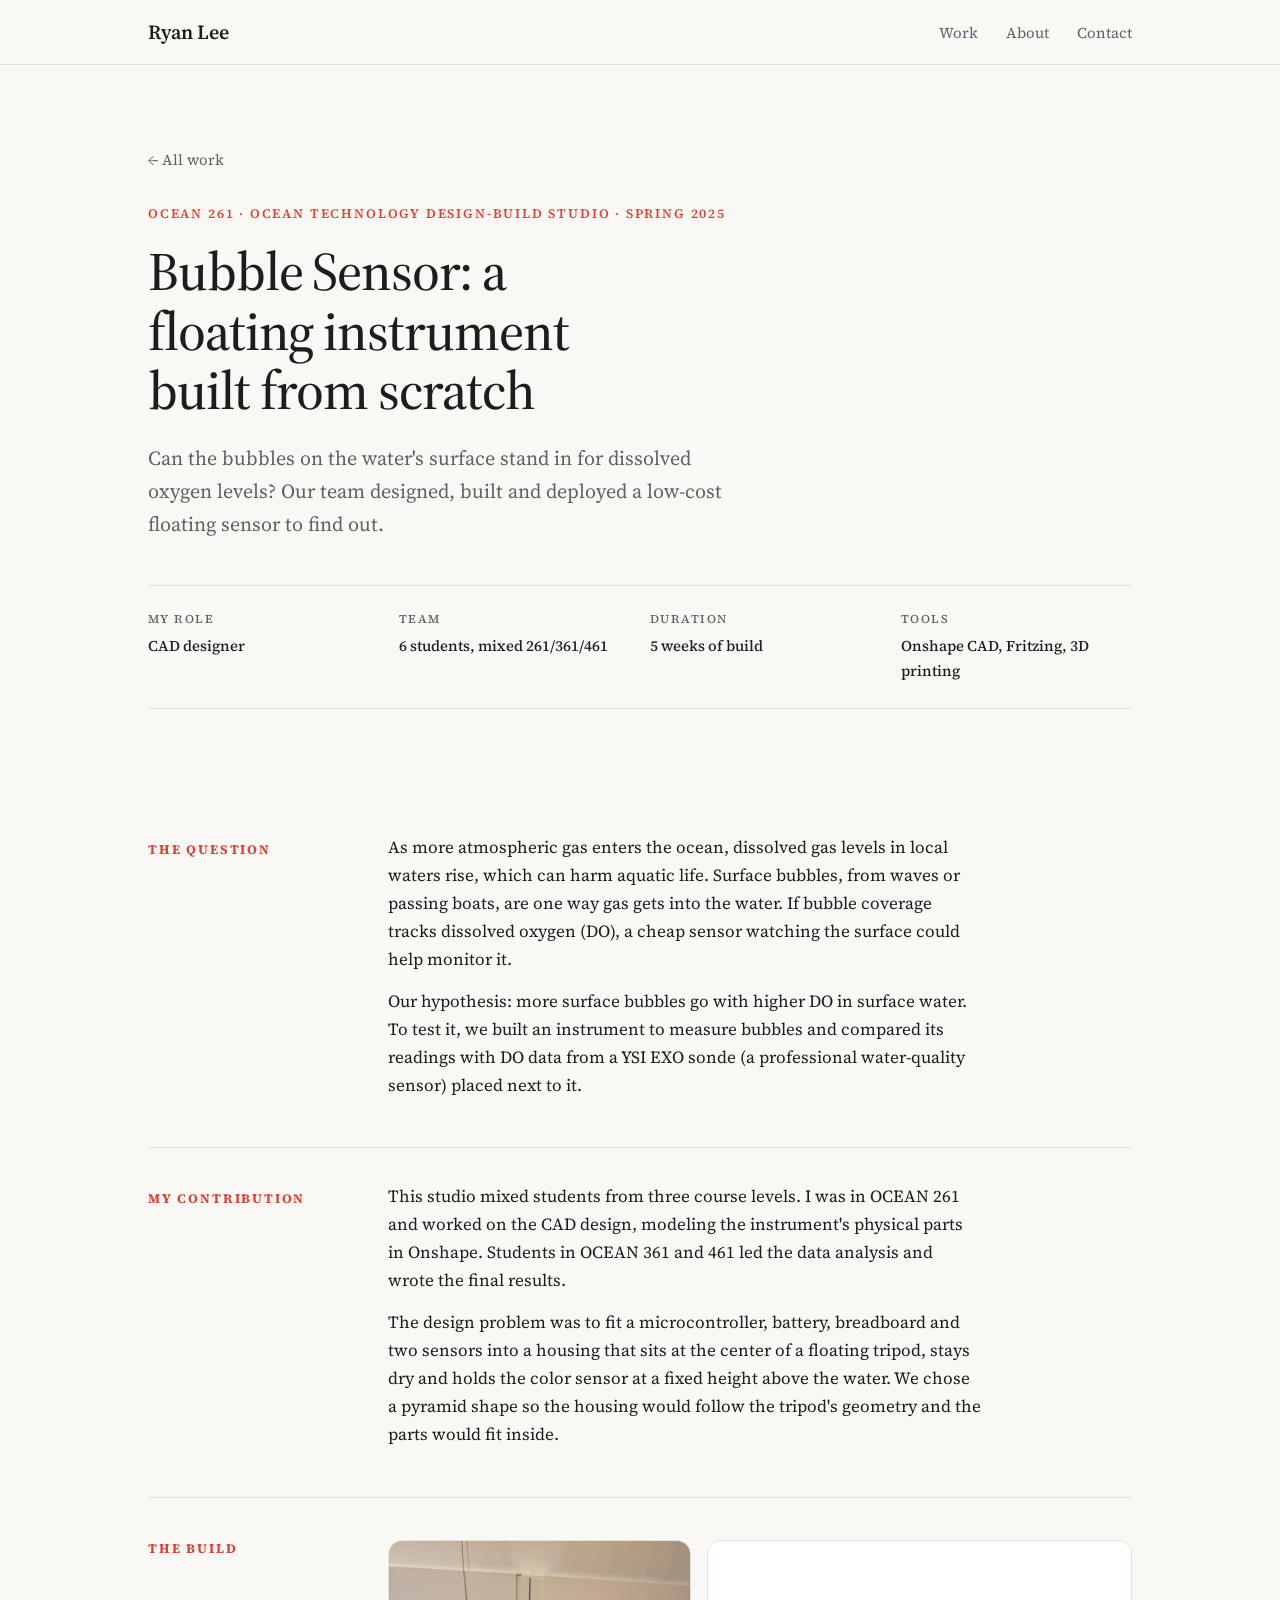
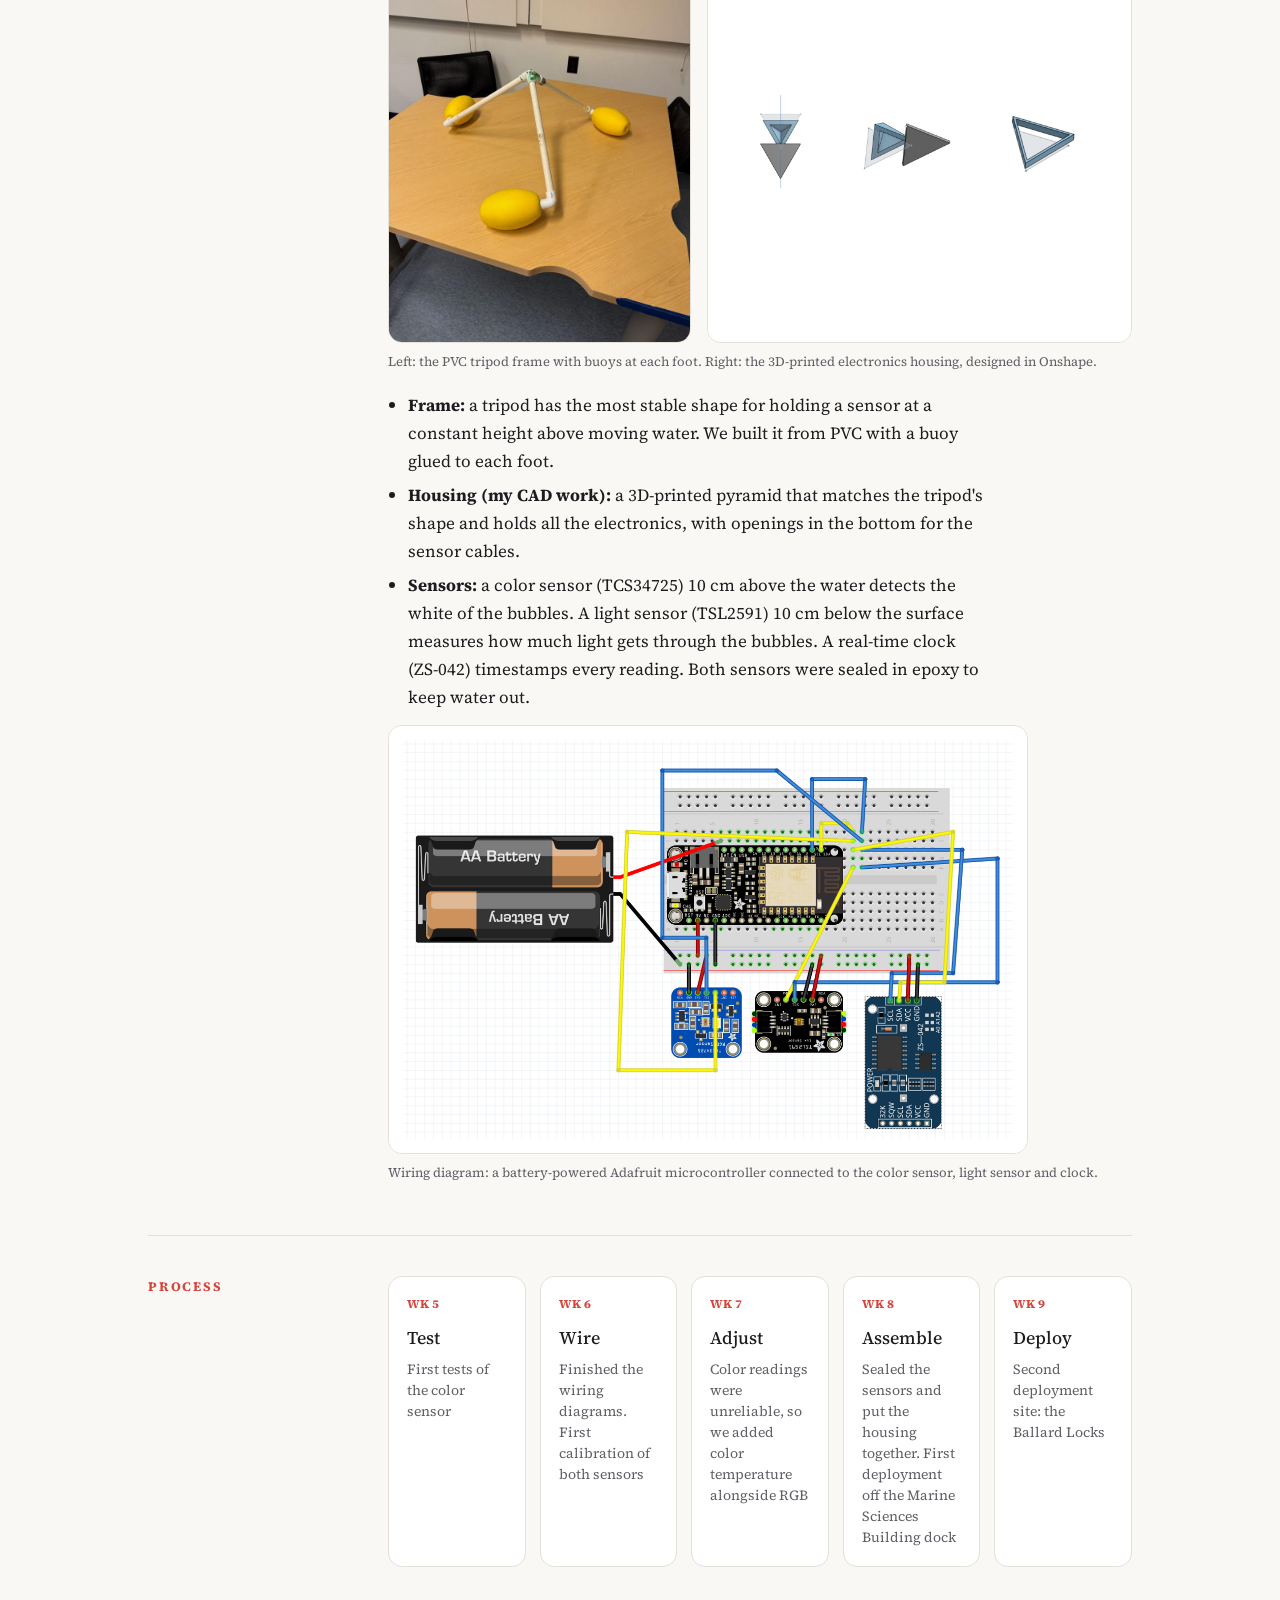
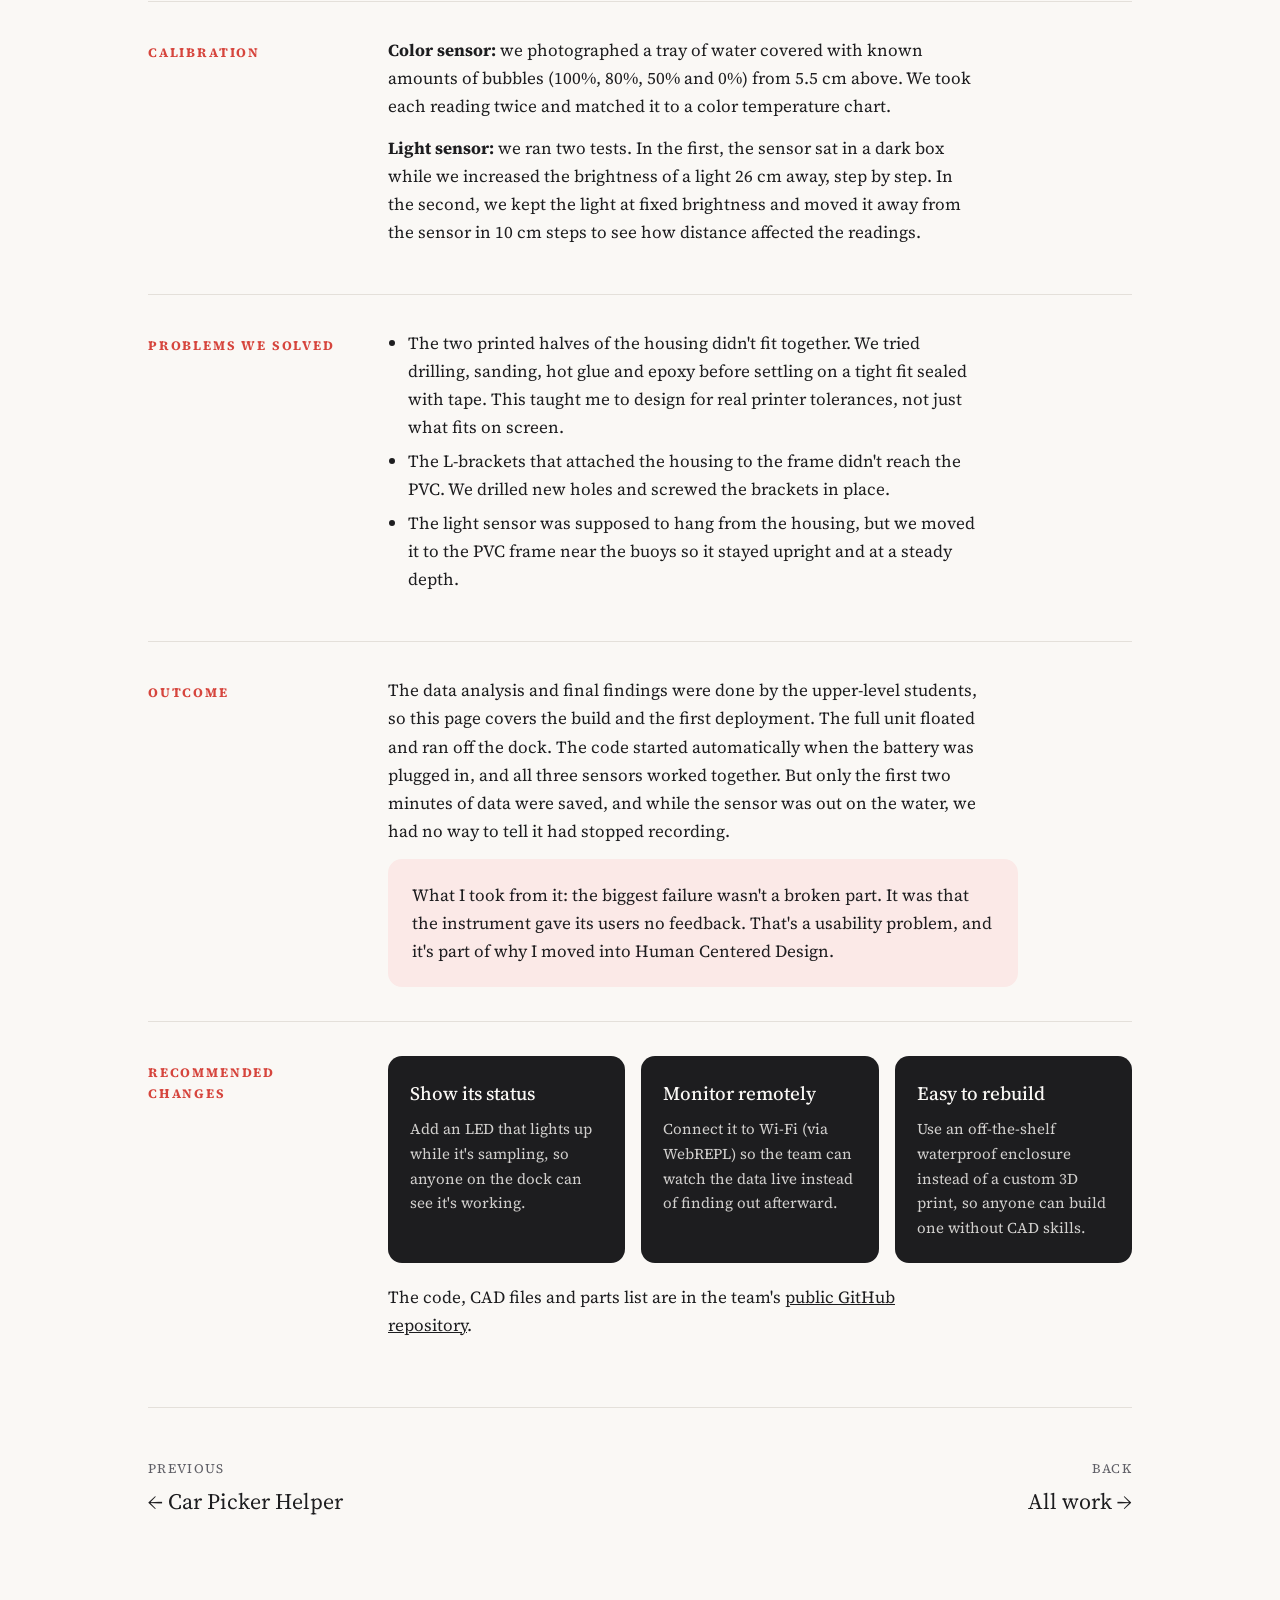
==== bubble-sensor.html @ 3fc68d14 "Revert to light theme, keep Source Serif 4" ====
<!DOCTYPE html>
<html lang="en">
<head>
<meta charset="utf-8">
<meta name="viewport" content="width=device-width,initial-scale=1">
<title>Bubble Sensor — Ryan Lee</title>
<link rel="preconnect" href="https://fonts.googleapis.com"><link rel="preconnect" href="https://fonts.gstatic.com" crossorigin>
<link href="https://fonts.googleapis.com/css2?family=Source+Serif+4:ital,opsz,wght@0,8..60,400;0,8..60,500;0,8..60,600;1,8..60,400&display=swap" rel="stylesheet">
<link rel="stylesheet" href="style.css?v=6">
<style>
  .figs{display:grid;grid-template-columns:1fr 1.4fr;gap:16px;margin:8px 0 6px}
  .fig{background:var(--card);border:1px solid var(--line);border-radius:14px;overflow:hidden}
  .fig img{width:100%;height:100%;object-fit:cover}
  .fig.contain img{object-fit:contain;padding:14px;background:#fff}
  figcaption{font-size:13px;color:var(--muted);margin:8px 0 18px}
  @media (max-width:820px){.figs{grid-template-columns:1fr}}
</style>
</head>
<body>
<header class="nav"><div class="wrap">
  <a class="logo" href="index.html">Ryan Lee</a>
  <nav><a href="index.html#work">Work</a><a href="index.html#about">About</a><a href="index.html#contact">Contact</a></nav>
</div></header>

<main class="wrap">
  <div class="cs-hero">
    <a class="back" href="index.html#work">← All work</a>
    <p class="eyebrow">OCEAN 261 · Ocean Technology Design-Build Studio · Spring 2025</p>
    <h1>Bubble Sensor: a floating instrument built from scratch</h1>
    <p class="q">Can the bubbles on the water's surface stand in for dissolved oxygen levels? Our team designed, built and deployed a low-cost floating sensor to find out.</p>
    <div class="meta">
      <div><span>My role</span>CAD designer</div>
      <div><span>Team</span>6 students, mixed 261/361/461</div>
      <div><span>Duration</span>5 weeks of build</div>
      <div><span>Tools</span>Onshape CAD, Fritzing, 3D printing</div>
    </div>
  </div>

  <div class="cs">
    <div class="cs-grid">
      <h2>The question</h2>
      <div>
        <p>As more atmospheric gas enters the ocean, dissolved gas levels in local waters rise, which can harm aquatic life. Surface bubbles, from waves or passing boats, are one way gas gets into the water. If bubble coverage tracks dissolved oxygen (DO), a cheap sensor watching the surface could help monitor it.</p>
        <p>Our hypothesis: more surface bubbles go with higher DO in surface water. To test it, we built an instrument to measure bubbles and compared its readings with DO data from a YSI EXO sonde (a professional water-quality sensor) placed next to it.</p>
      </div>
    </div>

    <div class="cs-grid">
      <h2>My contribution</h2>
      <div>
        <p>This studio mixed students from three course levels. I was in OCEAN 261 and worked on the CAD design, modeling the instrument's physical parts in Onshape. Students in OCEAN 361 and 461 led the data analysis and wrote the final results.</p>
        <p>The design problem was to fit a microcontroller, battery, breadboard and two sensors into a housing that sits at the center of a floating tripod, stays dry and holds the color sensor at a fixed height above the water. We chose a pyramid shape so the housing would follow the tripod's geometry and the parts would fit inside.</p>
      </div>
    </div>

    <div class="cs-grid">
      <h2>The build</h2>
      <div>
        <div class="figs">
          <div class="fig"><img src="images/bubble-tripod.jpg" alt="PVC tripod frame with yellow buoys at each foot, resting on a table"></div>
          <div class="fig contain"><img src="images/bubble-cad.png" alt="Three CAD views of the triangular pyramid electronics housing"></div>
        </div>
        <figcaption>Left: the PVC tripod frame with buoys at each foot. Right: the 3D-printed electronics housing, designed in Onshape.</figcaption>
        <ul>
          <li><b>Frame:</b> a tripod has the most stable shape for holding a sensor at a constant height above moving water. We built it from PVC with a buoy glued to each foot.</li>
          <li><b>Housing (my CAD work):</b> a 3D-printed pyramid that matches the tripod's shape and holds all the electronics, with openings in the bottom for the sensor cables.</li>
          <li><b>Sensors:</b> a color sensor (TCS34725) 10 cm above the water detects the white of the bubbles. A light sensor (TSL2591) 10 cm below the surface measures how much light gets through the bubbles. A real-time clock (ZS-042) timestamps every reading. Both sensors were sealed in epoxy to keep water out.</li>
        </ul>
        <div class="fig contain" style="max-width:640px;margin-top:10px"><img src="images/bubble-wiring.png" alt="Fritzing wiring diagram: battery pack, microcontroller, color sensor, light sensor and clock on a breadboard"></div>
        <figcaption>Wiring diagram: a battery-powered Adafruit microcontroller connected to the color sensor, light sensor and clock.</figcaption>
      </div>
    </div>

    <div class="cs-grid">
      <h2>Process</h2>
      <div>
        <div class="process" style="grid-template-columns:repeat(5,1fr)">
          <div class="step"><span class="n">WK 5</span><b>Test</b><small>First tests of the color sensor</small></div>
          <div class="step"><span class="n">WK 6</span><b>Wire</b><small>Finished the wiring diagrams. First calibration of both sensors</small></div>
          <div class="step"><span class="n">WK 7</span><b>Adjust</b><small>Color readings were unreliable, so we added color temperature alongside RGB</small></div>
          <div class="step"><span class="n">WK 8</span><b>Assemble</b><small>Sealed the sensors and put the housing together. First deployment off the Marine Sciences Building dock</small></div>
          <div class="step"><span class="n">WK 9</span><b>Deploy</b><small>Second deployment site: the Ballard Locks</small></div>
        </div>
      </div>
    </div>

    <div class="cs-grid">
      <h2>Calibration</h2>
      <div>
        <p><b>Color sensor:</b> we photographed a tray of water covered with known amounts of bubbles (100%, 80%, 50% and 0%) from 5.5 cm above. We took each reading twice and matched it to a color temperature chart.</p>
        <p><b>Light sensor:</b> we ran two tests. In the first, the sensor sat in a dark box while we increased the brightness of a light 26 cm away, step by step. In the second, we kept the light at fixed brightness and moved it away from the sensor in 10 cm steps to see how distance affected the readings.</p>
      </div>
    </div>

    <div class="cs-grid">
      <h2>Problems we solved</h2>
      <div>
        <ul>
          <li>The two printed halves of the housing didn't fit together. We tried drilling, sanding, hot glue and epoxy before settling on a tight fit sealed with tape. This taught me to design for real printer tolerances, not just what fits on screen.</li>
          <li>The L-brackets that attached the housing to the frame didn't reach the PVC. We drilled new holes and screwed the brackets in place.</li>
          <li>The light sensor was supposed to hang from the housing, but we moved it to the PVC frame near the buoys so it stayed upright and at a steady depth.</li>
        </ul>
      </div>
    </div>

    <div class="cs-grid">
      <h2>Outcome</h2>
      <div>
        <p>The data analysis and final findings were done by the upper-level students, so this page covers the build and the first deployment. The full unit floated and ran off the dock. The code started automatically when the battery was plugged in, and all three sensors worked together. But only the first two minutes of data were saved, and while the sensor was out on the water, we had no way to tell it had stopped recording.</p>
        <div class="callout">
          <p>What I took from it: the biggest failure wasn't a broken part. It was that the instrument gave its users no feedback. That's a usability problem, and it's part of why I moved into Human Centered Design.</p>
        </div>
      </div>
    </div>

    <div class="cs-grid">
      <h2>Recommended changes</h2>
      <div>
        <div class="recs">
          <div class="rec"><b>Show its status</b><p>Add an LED that lights up while it's sampling, so anyone on the dock can see it's working.</p></div>
          <div class="rec"><b>Monitor remotely</b><p>Connect it to Wi-Fi (via WebREPL) so the team can watch the data live instead of finding out afterward.</p></div>
          <div class="rec"><b>Easy to rebuild</b><p>Use an off-the-shelf waterproof enclosure instead of a custom 3D print, so anyone can build one without CAD skills.</p></div>
        </div>
        <p style="margin-top:20px">The code, CAD files and parts list are in the team's <a href="https://github.com/mhavely/ocean-n61-bubble-sensor">public GitHub repository</a>.</p>
      </div>
    </div>
  </div>

  <div class="next">
    <a href="car-picker.html"><span>Previous</span>← Car Picker Helper</a>
    <a href="index.html#work" style="text-align:right"><span>Back</span>All work →</a>
  </div>
</main>
</body>
</html>
---- style.css ----
:root{
  --bg:#faf8f5; --ink:#1d1d1f; --muted:#5f5f66; --line:#e4e0da;
  --accent:#d6453d; --accent-soft:#fbe9e7; --card:#ffffff; --raise:#f6f3ee;
  --serif:"Source Serif 4","Times New Roman",serif; --sans:"Source Serif 4","Times New Roman",serif;
  --max:1040px;
}
*{box-sizing:border-box;margin:0;padding:0}
html{color-scheme:light}
html{scroll-behavior:smooth}
body{background:var(--bg);color:var(--ink);font:17px/1.65 var(--sans);-webkit-font-smoothing:antialiased}
a{color:inherit}
img{max-width:100%;display:block}
.wrap{max-width:var(--max);margin:0 auto;padding:0 28px}

/* nav */
header.nav{position:sticky;top:0;z-index:10;background:rgba(250,248,245,.88);backdrop-filter:blur(8px);border-bottom:1px solid var(--line)}
header.nav .wrap{display:flex;justify-content:space-between;align-items:center;height:64px}
.logo{font-family:var(--serif);font-weight:600;font-size:20px;text-decoration:none}
.logo span{color:var(--accent)}
nav a{margin-left:28px;text-decoration:none;font-size:15px;color:var(--muted)}
nav a:hover{color:var(--ink)}

/* hero */
.hero{padding:110px 0 80px}
.eyebrow{font-size:13px;letter-spacing:.14em;text-transform:uppercase;color:var(--accent);font-weight:600;margin-bottom:18px}
.hero h1{font-family:var(--serif);font-weight:500;font-size:clamp(30px,4vw,44px);line-height:1.08;letter-spacing:-.02em;max-width:16ch}
.hero h1 em{font-style:normal;color:var(--accent)}
.hero p.lede{margin-top:26px;font-size:20px;color:var(--muted);max-width:56ch}
.cta{display:flex;gap:14px;margin-top:34px;flex-wrap:wrap}
.btn{display:inline-block;padding:12px 22px;border-radius:999px;text-decoration:none;font-weight:600;font-size:15px;border:1.5px solid var(--ink)}
.btn.primary{background:var(--ink);color:var(--bg)}
.btn:hover{transform:translateY(-1px)}

/* sections */
section{padding:70px 0;border-top:1px solid var(--line)}
h2.section{font-family:var(--serif);font-weight:500;font-size:34px;letter-spacing:-.01em;margin-bottom:10px}
.section-sub{color:var(--muted);margin-bottom:40px;max-width:60ch}

/* work cards */
.cards{display:grid;gap:26px}
.card{display:grid;grid-template-columns:1.05fr 1fr;background:var(--card);border:1px solid var(--line);border-radius:18px;overflow:hidden;text-decoration:none;transition:transform .2s,box-shadow .2s}
.card:hover{transform:translateY(-3px);box-shadow:0 18px 40px -22px rgba(0,0,0,.25)}
.card .art{min-height:280px;display:flex;align-items:flex-end;padding:28px;position:relative}
.card .art .big{font-family:var(--serif);font-size:44px;line-height:1;color:#fff;font-weight:500;max-width:9ch}
.card .body{padding:34px 36px;display:flex;flex-direction:column}
.tags{display:flex;flex-wrap:wrap;gap:8px;margin-bottom:16px}
.tag{font-size:12px;font-weight:600;padding:4px 10px;border-radius:999px;background:var(--accent-soft);color:#9b2a23}
.card h3{font-family:var(--serif);font-weight:500;font-size:26px;line-height:1.2;margin-bottom:12px}
.card p{color:var(--muted);font-size:16px}
.card .more{margin-top:auto;padding-top:20px;font-weight:600;font-size:15px}
.card .more::after{content:" →"}
.a1{background:linear-gradient(135deg,#2b4c7e,#5b7fb5)}
.a2{background:linear-gradient(135deg,#3d2c5c,#7b5aa6)}
.a3{background:linear-gradient(135deg,#1f5c4a,#4a9a7c)}
.a4{background:linear-gradient(135deg,#0f4c5c,#2f8fa3)}

/* about */
.about{display:grid;grid-template-columns:1.3fr 1fr;gap:56px}
.about p{margin-bottom:16px}
.side{display:flex;justify-content:center;align-self:center}
.fact-row{display:grid;grid-template-columns:repeat(3,1fr);gap:22px;margin-top:70px}
.headshot{width:100%;max-width:300px;height:auto;border-radius:16px;border:1px solid var(--line)}
.facts{background:var(--card);border:1px solid var(--line);border-radius:16px;padding:26px 28px}
.facts h4{font-size:13px;letter-spacing:.12em;text-transform:uppercase;color:var(--muted);margin:18px 0 8px}
.facts h4:first-child{margin-top:0}
.facts ul{list-style:disc;padding-left:20px}
.facts li{padding:3px 0;font-size:15px}

/* skills */
.skills{display:grid;grid-template-columns:repeat(3,1fr);gap:22px}
.skill{background:var(--card);border:1px solid var(--line);border-radius:16px;padding:24px}
.skill h4{font-family:var(--serif);font-weight:500;font-size:20px;margin-bottom:8px}
.skill p{font-size:15px;color:var(--muted)}

/* footer */
footer{padding:70px 0 90px;border-top:1px solid var(--line)}
footer h2{font-family:var(--serif);font-weight:500;font-size:40px;margin-bottom:14px}
footer a.mail{font-size:20px;color:var(--accent);font-weight:600}
footer .small{margin-top:40px;font-size:13px;color:var(--muted)}

/* case study pages */
.cs-hero{padding:80px 0 50px}
.back{display:inline-block;margin-bottom:30px;text-decoration:none;color:var(--muted);font-size:15px}
.back:hover{color:var(--ink)}
.cs-hero h1{font-family:var(--serif);font-weight:500;font-size:clamp(34px,4.8vw,54px);line-height:1.1;letter-spacing:-.02em;max-width:20ch}
.cs-hero .q{margin-top:22px;font-size:20px;color:var(--muted);max-width:60ch}
.meta{display:grid;grid-template-columns:repeat(4,1fr);gap:20px;margin-top:44px;padding:24px 0;border-top:1px solid var(--line);border-bottom:1px solid var(--line)}
.meta div span{display:block;font-size:12px;letter-spacing:.12em;text-transform:uppercase;color:var(--muted);margin-bottom:4px}
.meta div{font-size:15px;font-weight:500}
.cs{padding:40px 0 20px}
.cs-grid{display:grid;grid-template-columns:200px 1fr;gap:40px;padding:34px 0;border-top:1px solid var(--line)}
.cs-grid:first-child{border-top:none}
.cs-grid h2{font-size:13px;letter-spacing:.14em;text-transform:uppercase;color:var(--accent);font-weight:700;padding-top:6px}
.cs-grid p{margin-bottom:14px;max-width:66ch}
.cs-grid ul{margin:0 0 14px 20px;max-width:64ch}
.cs-grid li{margin-bottom:6px}
.process{display:grid;grid-template-columns:repeat(4,1fr);gap:14px;margin-top:6px}
.step{background:var(--card);border:1px solid var(--line);border-radius:14px;padding:18px}
.step b{display:block;font-family:var(--serif);font-weight:500;font-size:18px;margin-bottom:6px}
.step small{color:var(--muted);font-size:14px;line-height:1.5;display:block}
.step .n{font-size:12px;font-weight:700;color:var(--accent);margin-bottom:8px;display:block}
.finding{background:var(--card);border:1px solid var(--line);border-left:4px solid var(--accent);border-radius:12px;padding:22px 24px;margin-bottom:16px;max-width:70ch}
.finding h3{font-family:var(--serif);font-weight:500;font-size:21px;margin-bottom:8px}
.finding p{margin-bottom:8px;font-size:16px}
.finding blockquote{font-style:italic;color:var(--muted);font-size:15px;border-left:2px solid var(--line);padding-left:12px;margin-top:10px}
.recs{display:grid;grid-template-columns:repeat(3,1fr);gap:16px}
.rec{background:var(--ink);color:var(--bg);border-radius:14px;padding:22px}
.rec b{display:block;font-family:var(--serif);font-weight:500;font-size:19px;margin-bottom:8px}
.rec p{font-size:15px;opacity:.82;margin:0}
.callout{background:var(--accent-soft);border-radius:14px;padding:22px 24px;max-width:70ch}
.callout p:last-child{margin-bottom:0}
.formula{font-family:ui-monospace,Menlo,monospace;font-size:14px;background:var(--card);border:1px solid var(--line);border-radius:10px;padding:16px 18px;margin:8px 0 16px;max-width:66ch;white-space:pre-wrap}
.next{display:flex;justify-content:space-between;gap:20px;padding:50px 0 90px;border-top:1px solid var(--line)}
.next a{text-decoration:none;font-family:var(--serif);font-size:22px}
.next a span{display:block;font-family:var(--sans);font-size:13px;color:var(--muted);letter-spacing:.1em;text-transform:uppercase;margin-bottom:4px}

@media (max-width:820px){
  nav a{margin-left:16px}
  .card{grid-template-columns:1fr}
  .card .art{min-height:180px}
  .about,.skills,.fact-row{grid-template-columns:1fr}
  .meta{grid-template-columns:1fr 1fr}
  .cs-grid{grid-template-columns:1fr;gap:10px}
  .process,.recs{grid-template-columns:1fr 1fr}
}
@media (max-width:520px){.process,.recs{grid-template-columns:1fr}nav a:not(:last-child){display:none}}
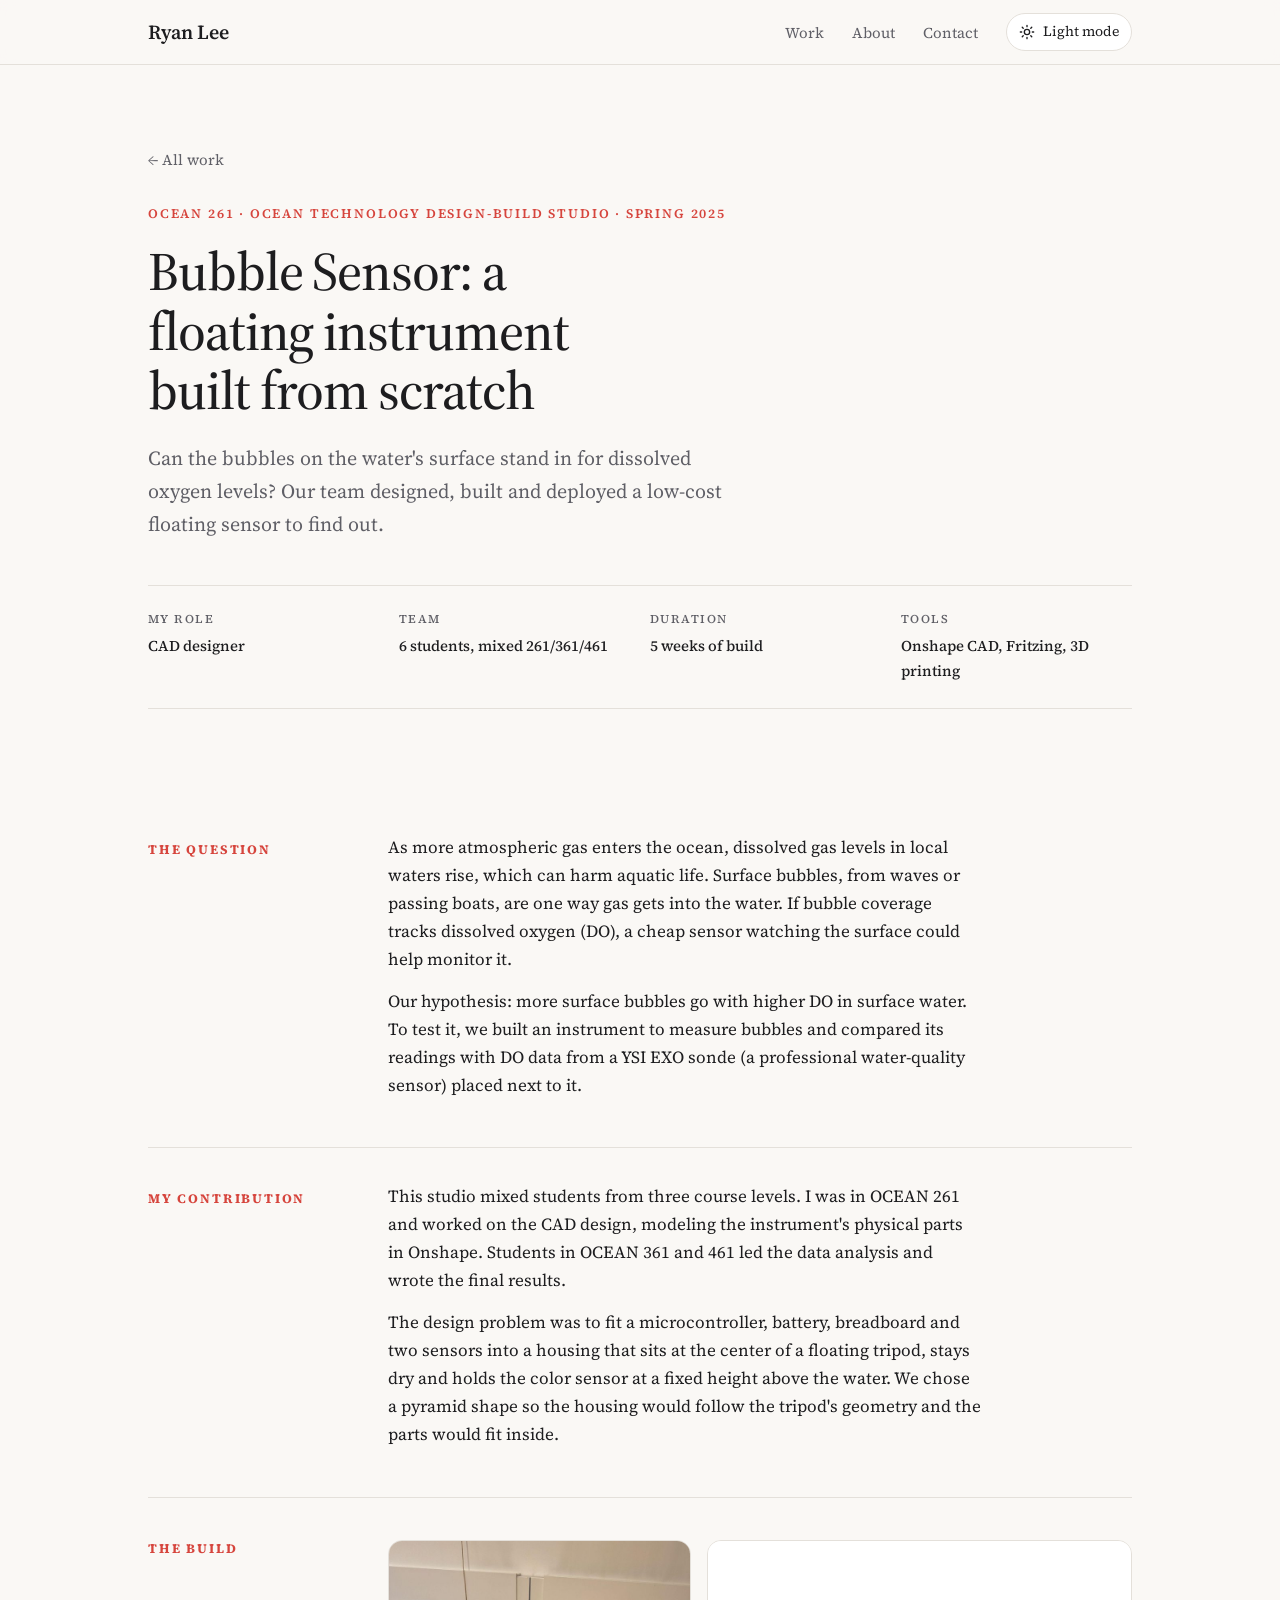
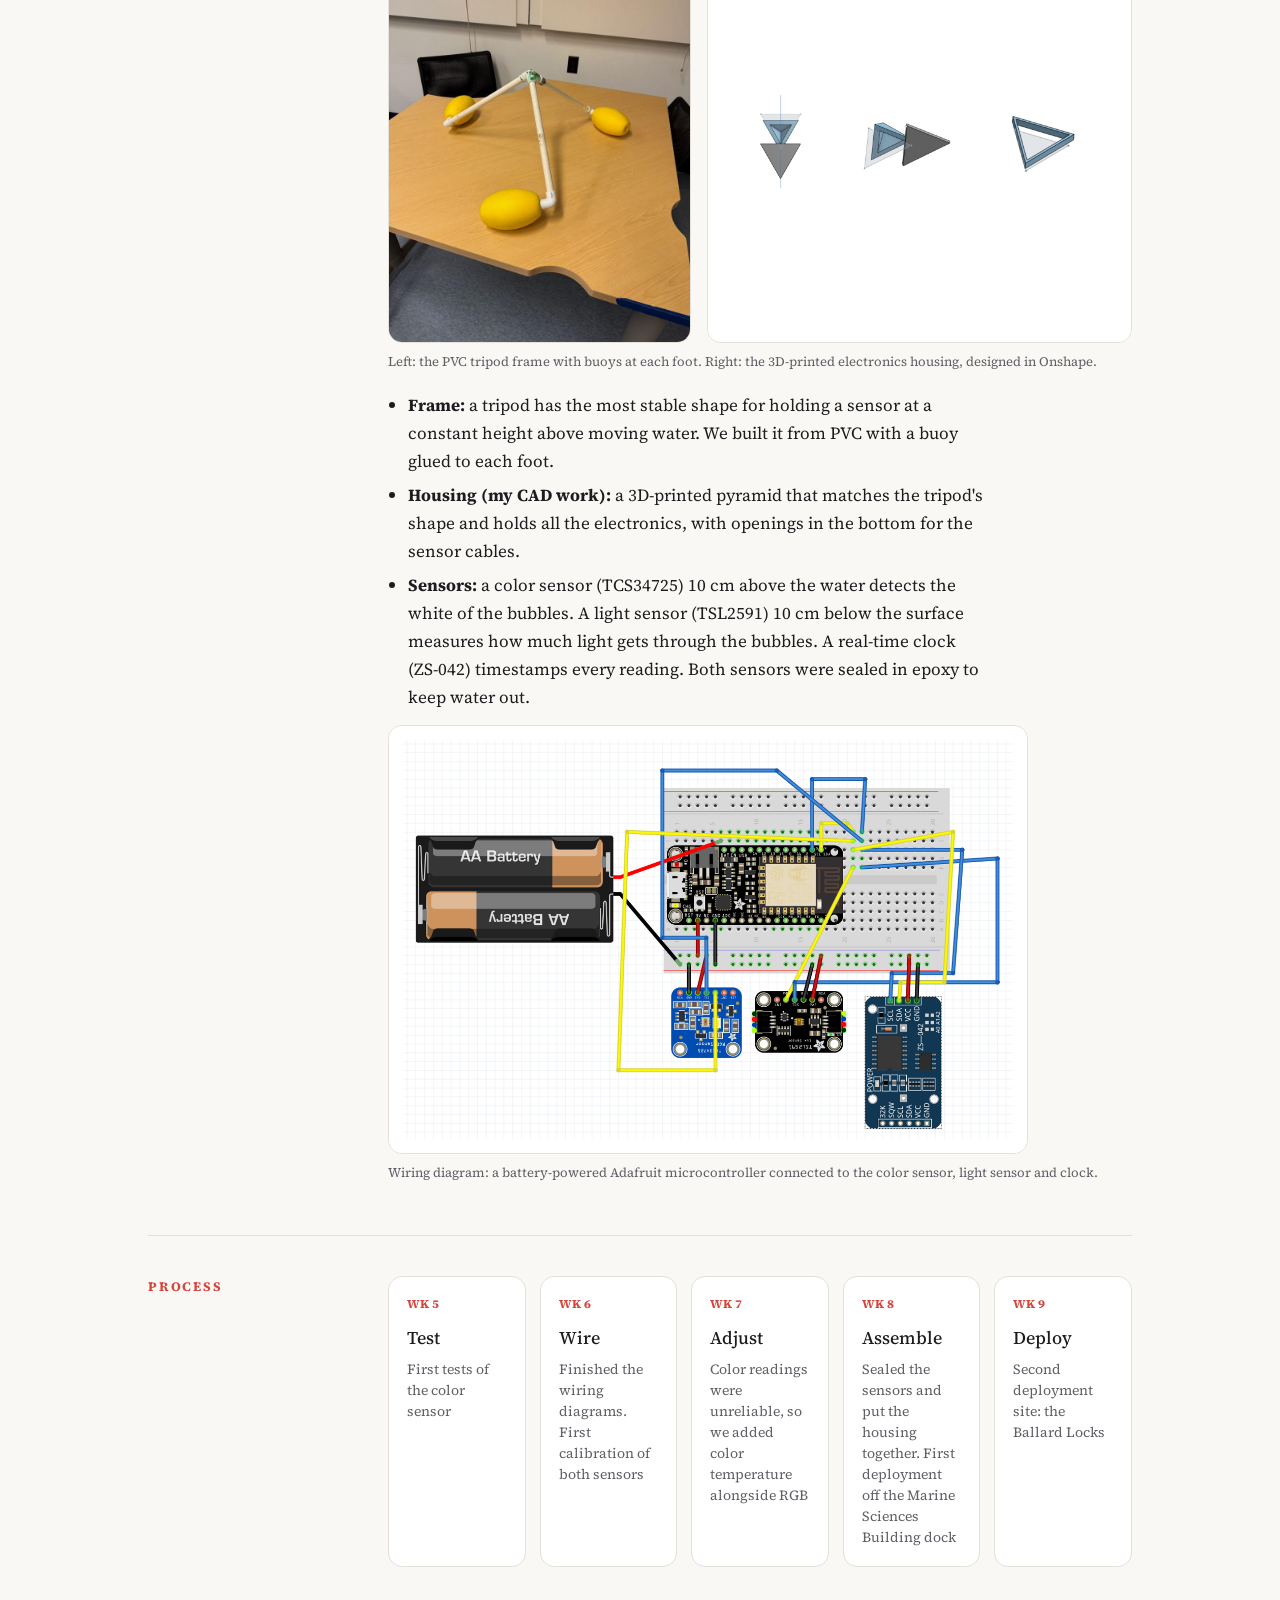
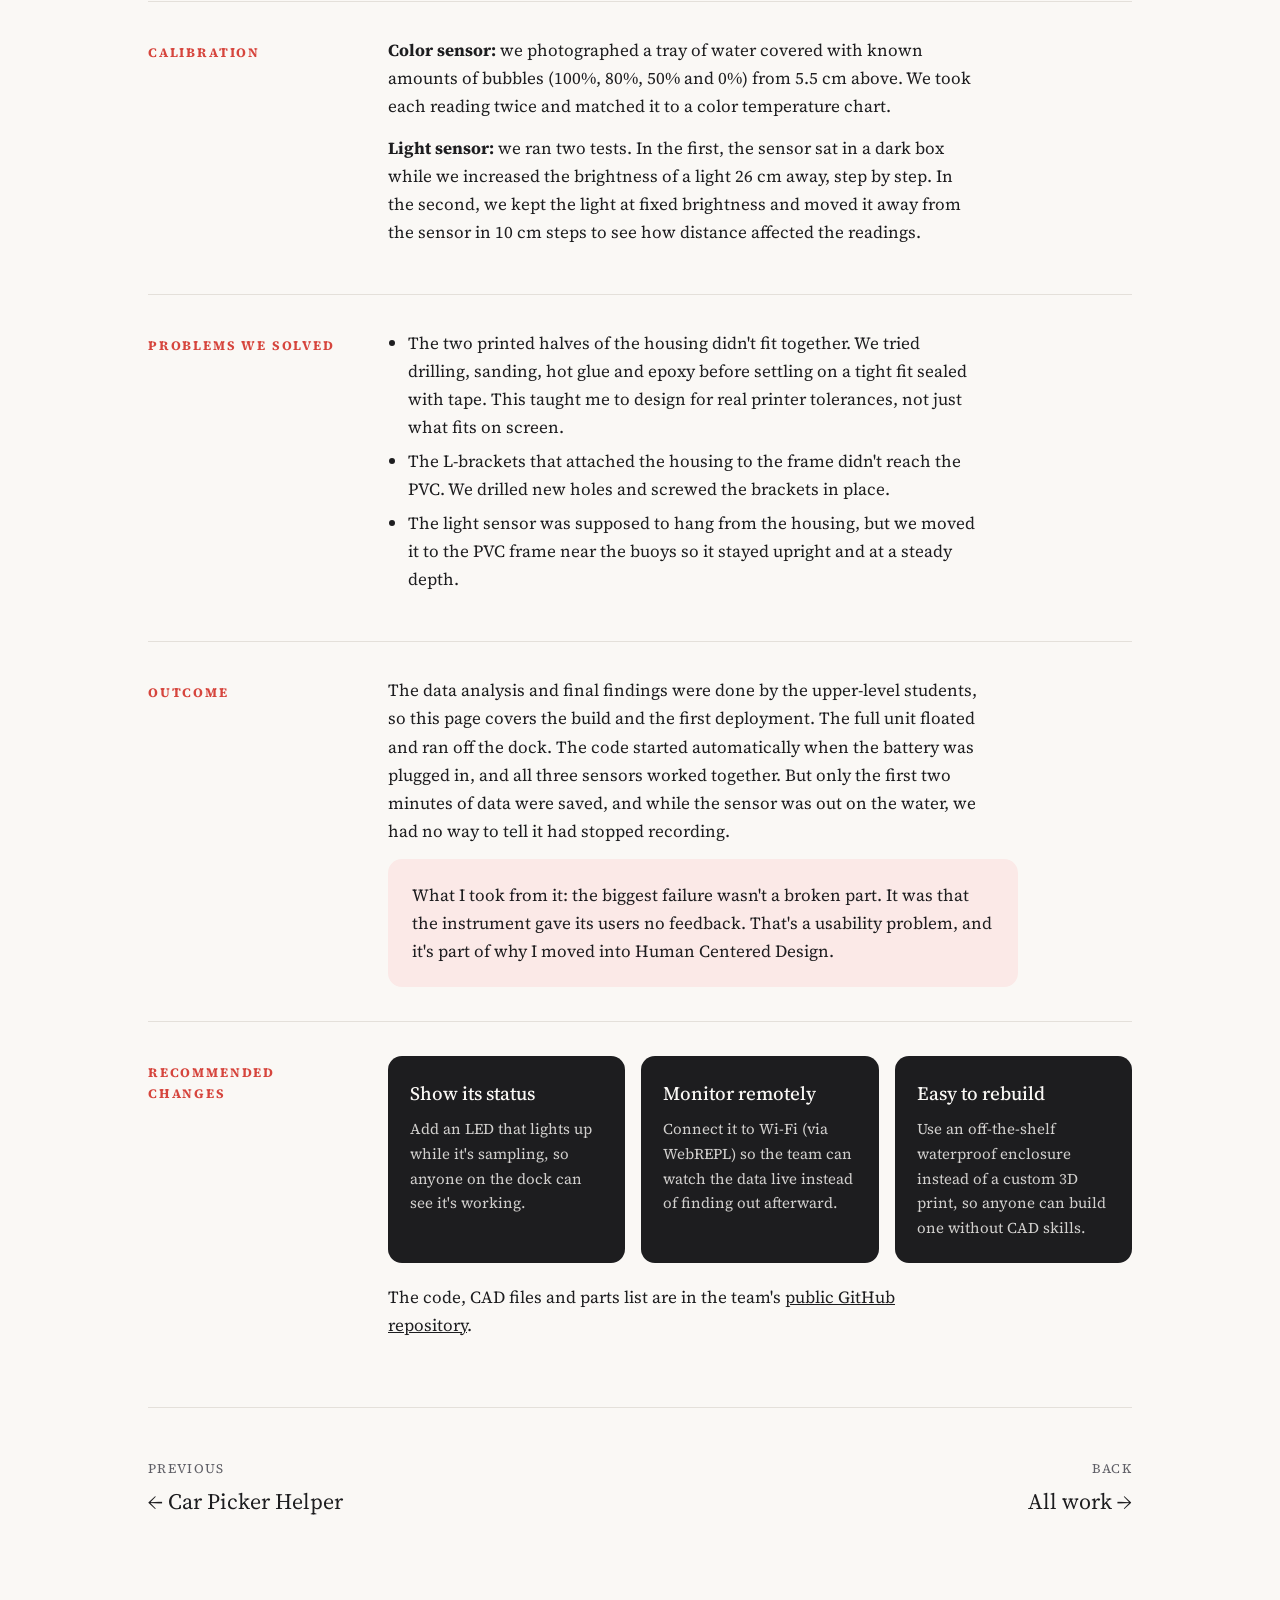
==== commit ed87543b: "Add light/dark mode toggle with full dark theme" ====
--- a/bubble-sensor.html
+++ b/bubble-sensor.html
@@ -6,7 +6,8 @@
 <title>Bubble Sensor — Ryan Lee</title>
 <link rel="preconnect" href="https://fonts.googleapis.com"><link rel="preconnect" href="https://fonts.gstatic.com" crossorigin>
 <link href="https://fonts.googleapis.com/css2?family=Source+Serif+4:ital,opsz,wght@0,8..60,400;0,8..60,500;0,8..60,600;1,8..60,400&display=swap" rel="stylesheet">
-<link rel="stylesheet" href="style.css?v=6">
+<script>try{if(localStorage.getItem("theme")==="dark")document.documentElement.setAttribute("data-theme","dark")}catch(e){}</script>
+<link rel="stylesheet" href="style.css?v=7">
 <style>
   .figs{display:grid;grid-template-columns:1fr 1.4fr;gap:16px;margin:8px 0 6px}
   .fig{background:var(--card);border:1px solid var(--line);border-radius:14px;overflow:hidden}
@@ -19,7 +20,7 @@
 <body>
 <header class="nav"><div class="wrap">
   <a class="logo" href="index.html">Ryan Lee</a>
-  <nav><a href="index.html#work">Work</a><a href="index.html#about">About</a><a href="index.html#contact">Contact</a></nav>
+  <div class="nav-right"><nav><a href="index.html#work">Work</a><a href="index.html#about">About</a><a href="index.html#contact">Contact</a></nav><button class="theme-toggle" type="button" aria-label="Switch color theme"><svg class="sun" viewBox="0 0 24 24" fill="none" stroke="currentColor" stroke-width="2" stroke-linecap="round" aria-hidden="true"><circle cx="12" cy="12" r="4"/><path d="M12 2v2M12 20v2M4.9 4.9l1.4 1.4M17.7 17.7l1.4 1.4M2 12h2M20 12h2M4.9 19.1l1.4-1.4M17.7 6.3l1.4-1.4"/></svg><svg class="moon" viewBox="0 0 24 24" fill="none" stroke="currentColor" stroke-width="2" stroke-linecap="round" stroke-linejoin="round" aria-hidden="true"><path d="M21 12.8A9 9 0 1 1 11.2 3a7 7 0 0 0 9.8 9.8z"/></svg><span class="theme-label">Light mode</span></button></div>
 </div></header>
 
 <main class="wrap">
@@ -131,5 +132,10 @@
     <a href="index.html#work" style="text-align:right"><span>Back</span>All work →</a>
   </div>
 </main>
+<script>
+(function(){var r=document.documentElement,b=document.querySelector('.theme-toggle');if(!b)return;var l=b.querySelector('.theme-label');
+function sync(){var d=r.getAttribute('data-theme')==='dark';l.textContent=d?'Dark mode':'Light mode';b.setAttribute('aria-pressed',d?'true':'false');}
+sync();b.addEventListener('click',function(){var d=r.getAttribute('data-theme')==='dark';if(d)r.removeAttribute('data-theme');else r.setAttribute('data-theme','dark');try{localStorage.setItem('theme',d?'light':'dark')}catch(e){}sync();});})();
+</script>
 </body>
 </html>
--- a/style.css
+++ b/style.css
@@ -124,3 +124,27 @@
   .process,.recs{grid-template-columns:1fr 1fr}
 }
 @media (max-width:520px){.process,.recs{grid-template-columns:1fr}nav a:not(:last-child){display:none}}
+
+/* ---------- theme toggle ---------- */
+.nav-right{display:flex;align-items:center}
+.theme-toggle{display:inline-flex;align-items:center;gap:8px;margin-left:28px;padding:6px 12px;border:1px solid var(--line);border-radius:999px;background:var(--card);color:var(--ink);font:inherit;font-size:14px;cursor:pointer}
+.theme-toggle:hover{border-color:var(--muted)}
+.theme-toggle svg{width:16px;height:16px;flex:none}
+.theme-toggle .moon{display:none}
+[data-theme="dark"] .theme-toggle .sun{display:none}
+[data-theme="dark"] .theme-toggle .moon{display:inline}
+
+/* ---------- dark theme ---------- */
+[data-theme="dark"]{--bg:#121214;--ink:#ececec;--muted:#a3a3ab;--line:#2e2e34;--accent-soft:#3a1f1d;--card:#1c1c1f;--raise:#26262b;color-scheme:dark}
+[data-theme="dark"] header.nav{background:rgba(18,18,20,.88)}
+[data-theme="dark"] .tag{color:#f2a59e}
+[data-theme="dark"] .card:hover{box-shadow:0 18px 40px -22px rgba(0,0,0,.8)}
+[data-theme="dark"] .btn.primary{background:var(--accent);border-color:var(--accent);color:#fff}
+[data-theme="dark"] .rec{background:var(--raise);color:var(--ink);border:1px solid var(--line)}
+[data-theme="dark"] .chip{background:var(--raise);color:var(--ink)}
+[data-theme="dark"] .cluster,[data-theme="dark"] .merge .t,[data-theme="dark"] .journey .c{background:var(--raise);color:var(--ink)}
+[data-theme="dark"] .map .center,[data-theme="dark"] .merge .big,[data-theme="dark"] .journey .h{background:var(--accent);color:#fff}
+[data-theme="dark"] .bar.gray{background:#4a4a52}
+[data-theme="dark"] .sticky{color:#1d1d1f}
+[data-theme="dark"] .sticky small{color:#555}
+[data-theme="dark"] .shot,[data-theme="dark"] .fig{border-color:var(--line)}
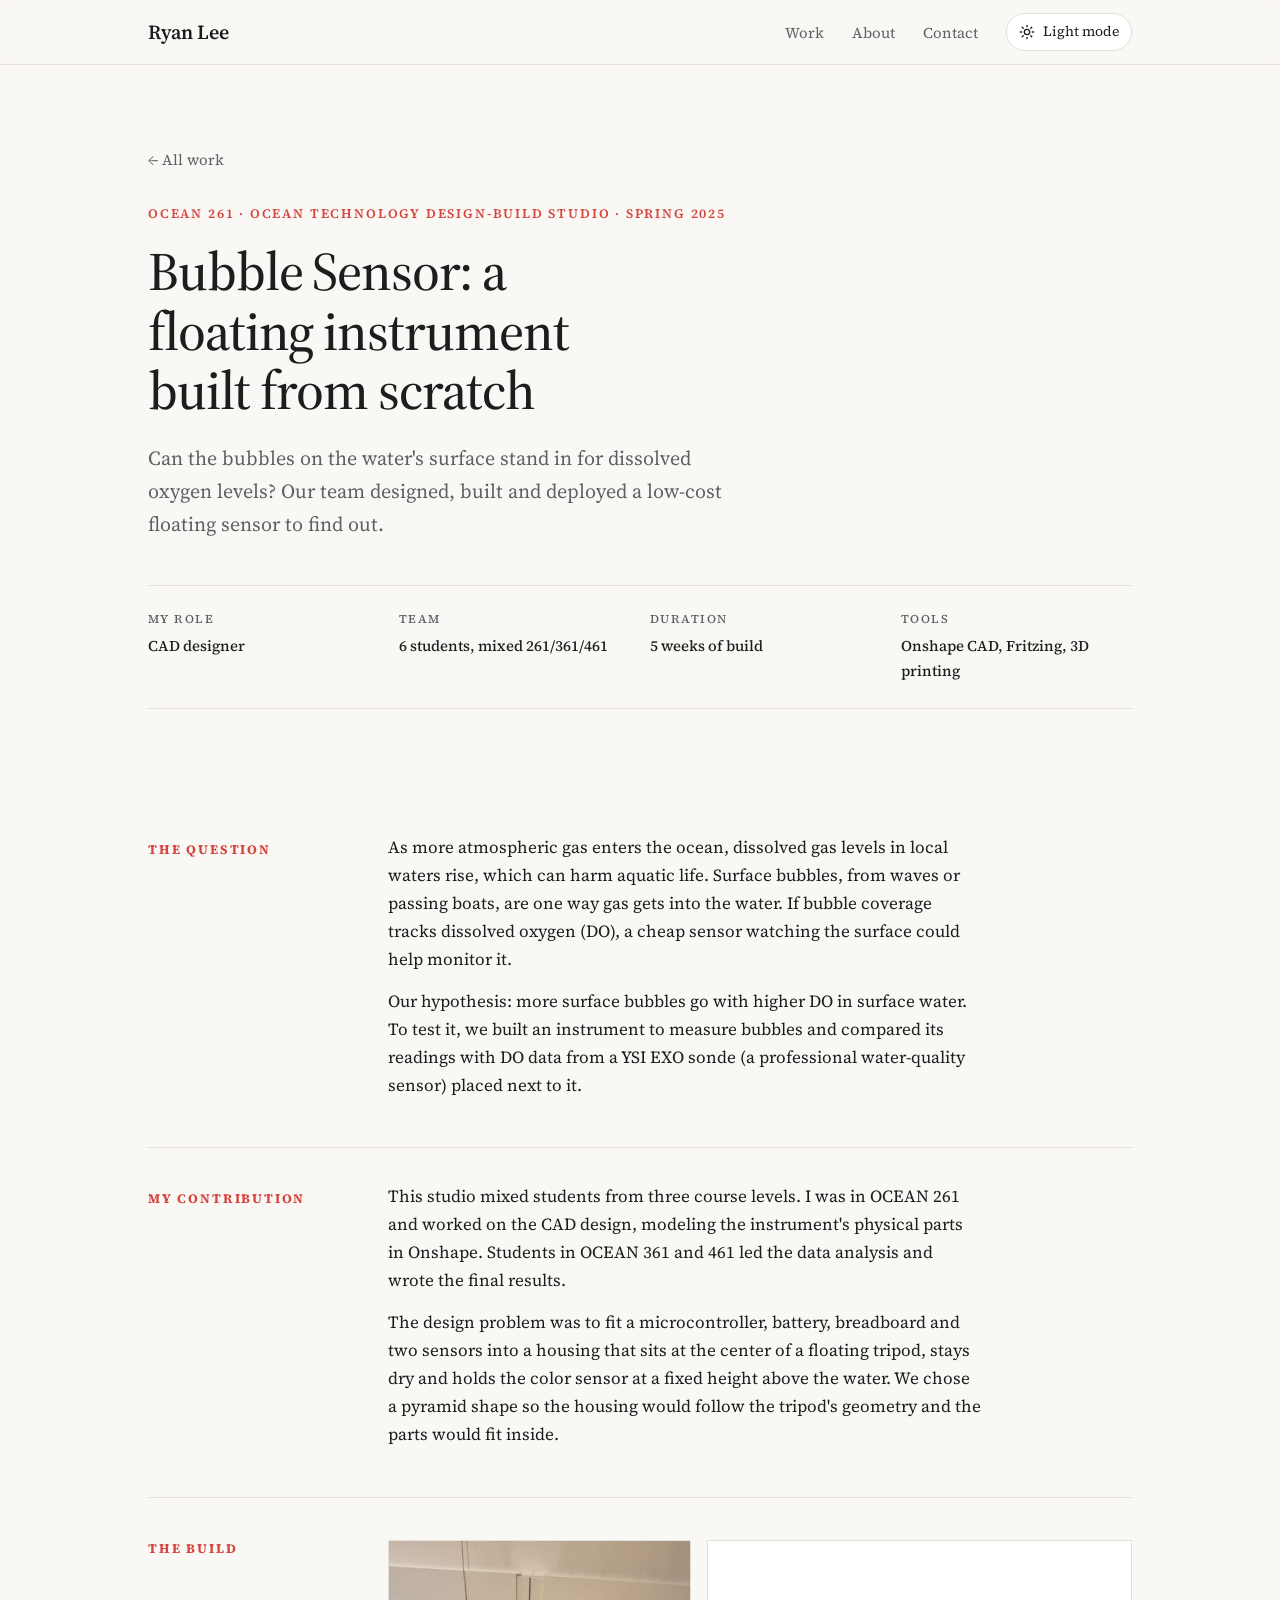
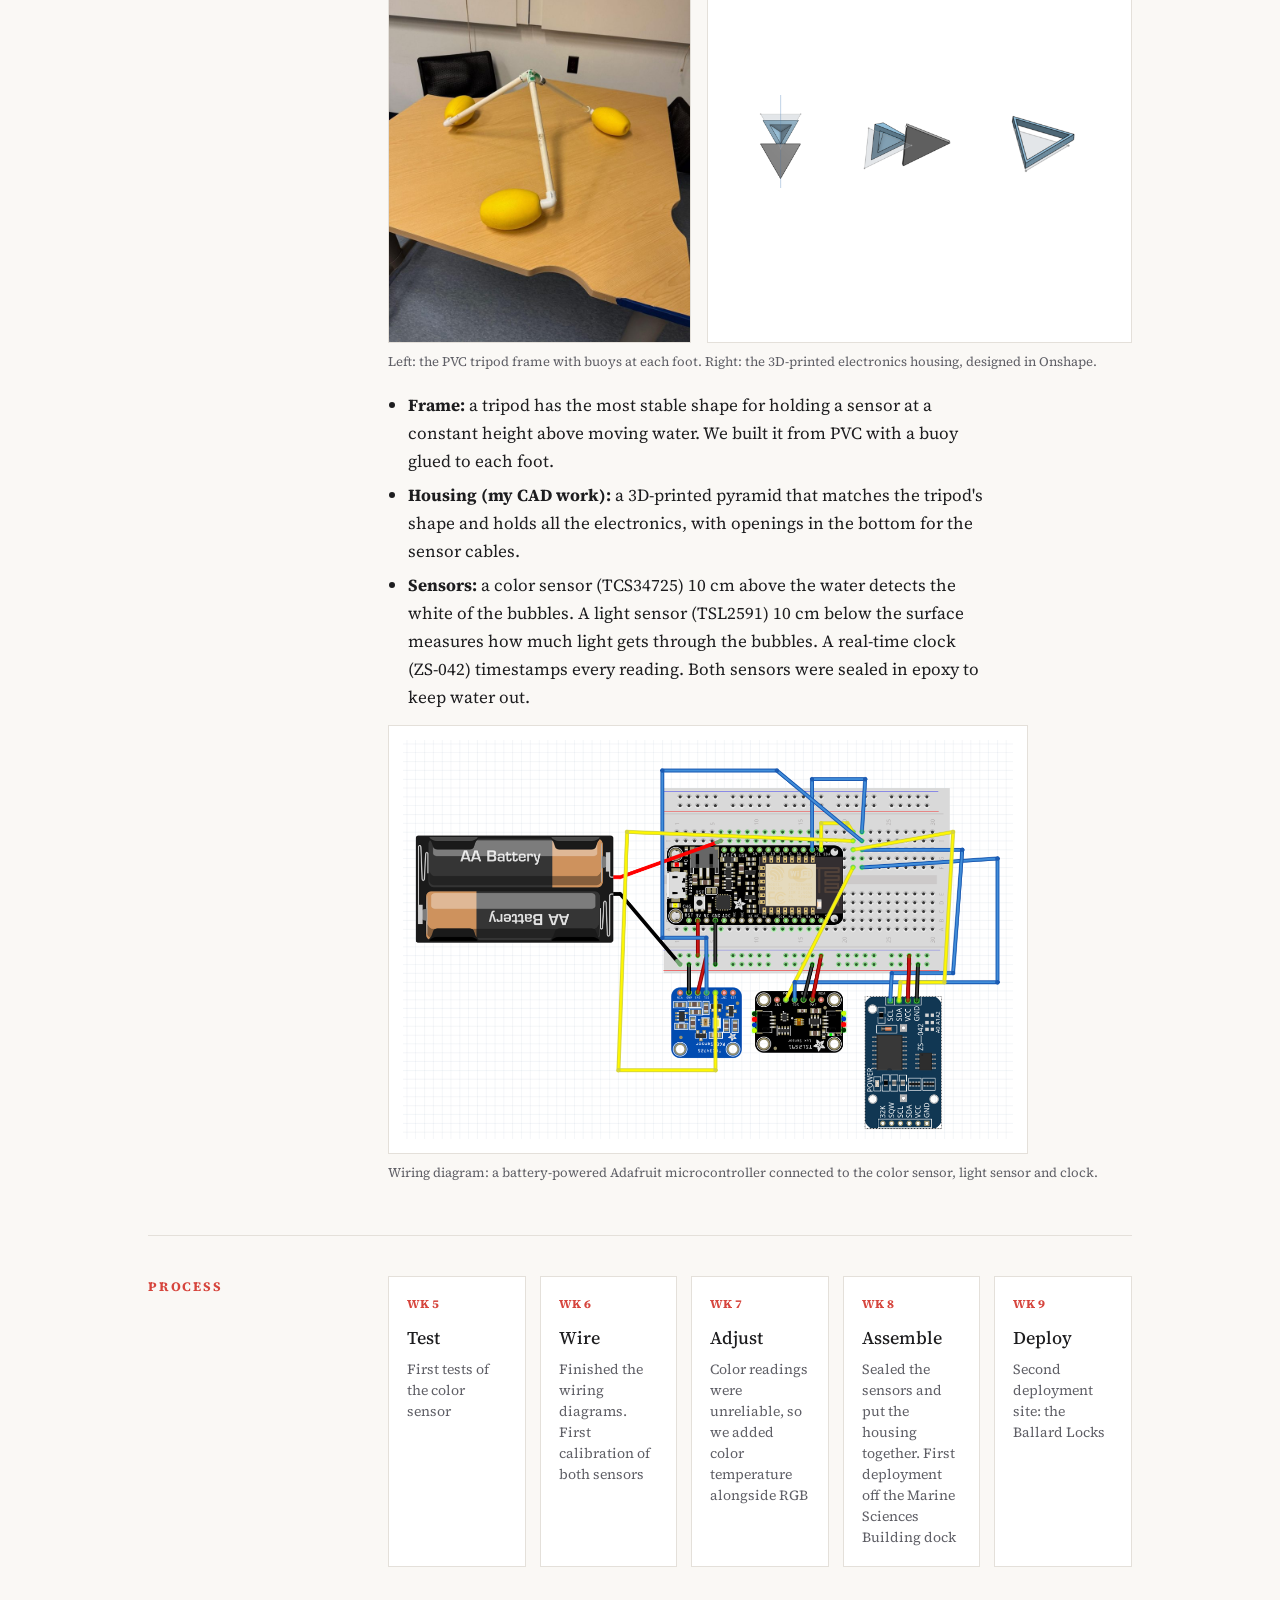
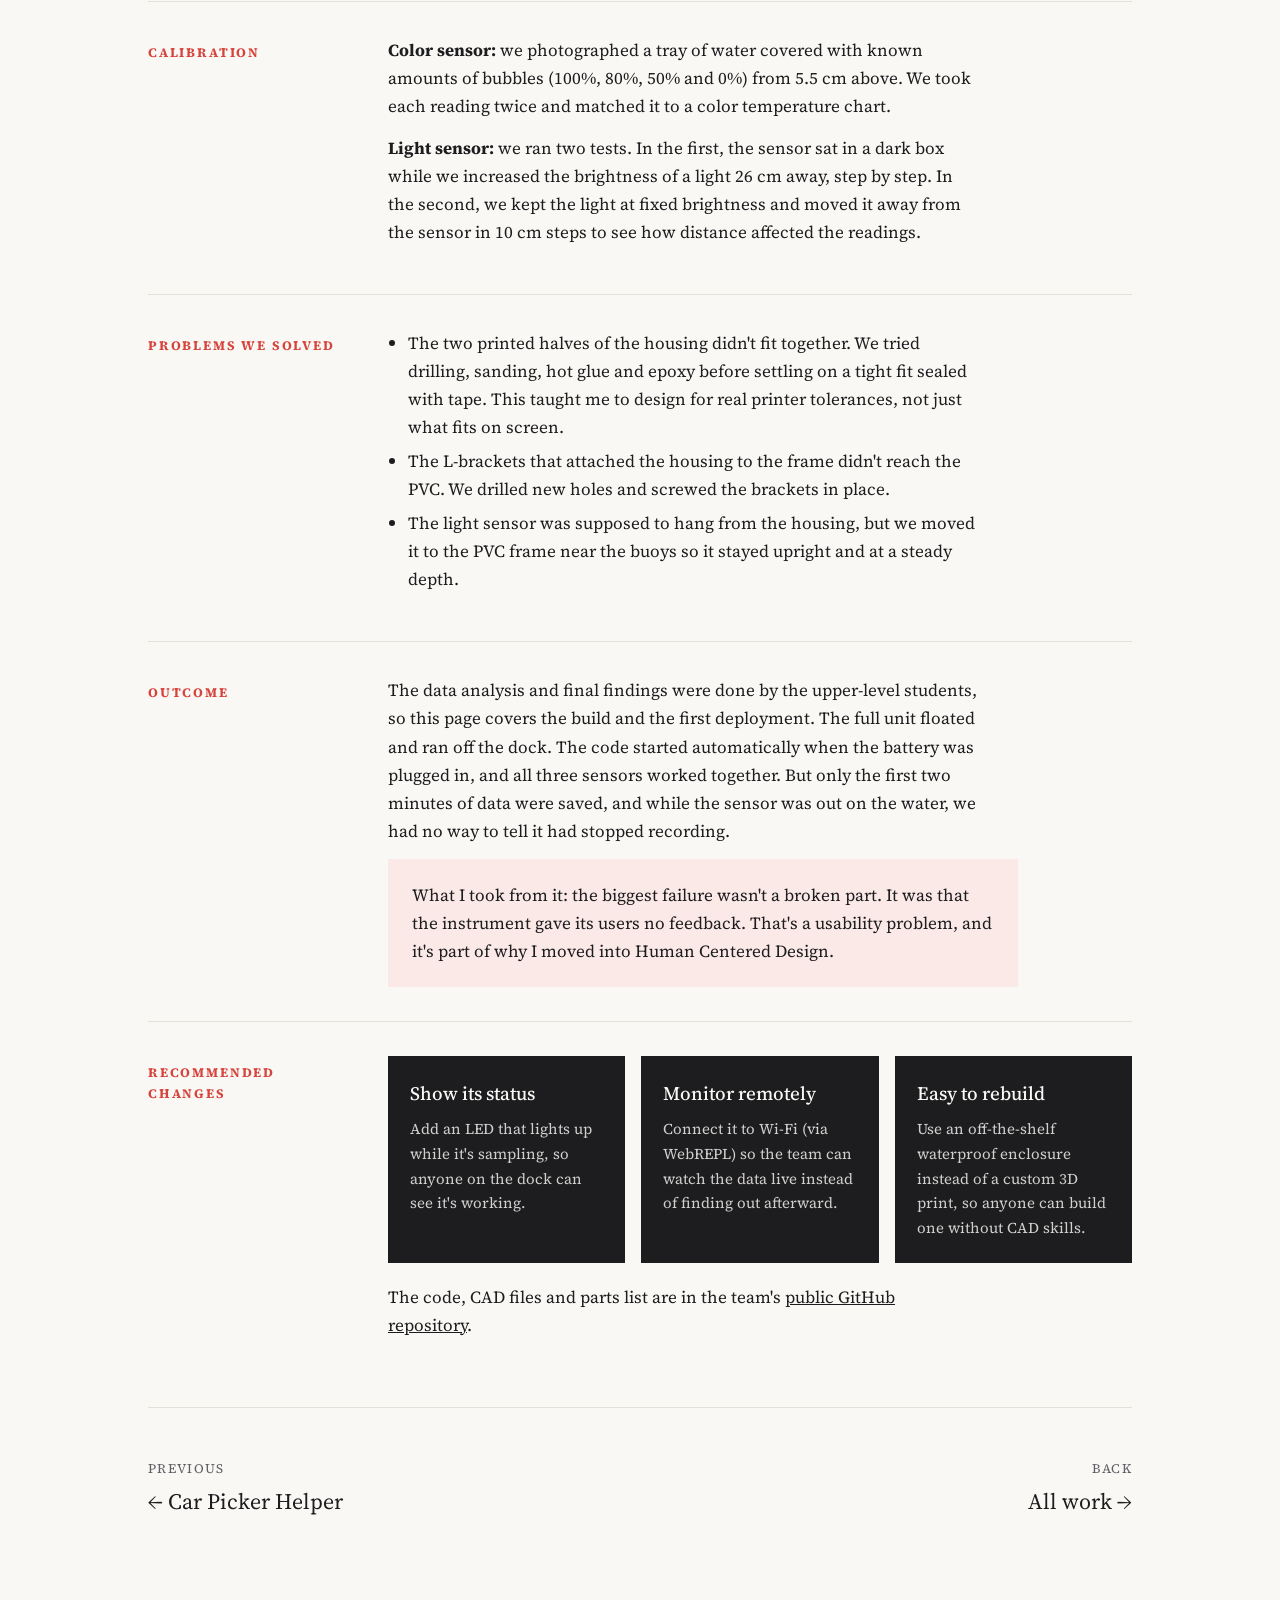
==== commit d3af2683: "Square corners site-wide; clean photo edge" ====
--- a/bubble-sensor.html
+++ b/bubble-sensor.html
@@ -7,10 +7,10 @@
 <link rel="preconnect" href="https://fonts.googleapis.com"><link rel="preconnect" href="https://fonts.gstatic.com" crossorigin>
 <link href="https://fonts.googleapis.com/css2?family=Source+Serif+4:ital,opsz,wght@0,8..60,400;0,8..60,500;0,8..60,600;1,8..60,400&display=swap" rel="stylesheet">
 <script>try{if(localStorage.getItem("theme")==="dark")document.documentElement.setAttribute("data-theme","dark")}catch(e){}</script>
-<link rel="stylesheet" href="style.css?v=7">
+<link rel="stylesheet" href="style.css?v=11">
 <style>
   .figs{display:grid;grid-template-columns:1fr 1.4fr;gap:16px;margin:8px 0 6px}
-  .fig{background:var(--card);border:1px solid var(--line);border-radius:14px;overflow:hidden}
+  .fig{background:var(--card);border:1px solid var(--line);border-radius:0;overflow:hidden}
   .fig img{width:100%;height:100%;object-fit:cover}
   .fig.contain img{object-fit:contain;padding:14px;background:#fff}
   figcaption{font-size:13px;color:var(--muted);margin:8px 0 18px}
--- a/style.css
+++ b/style.css
@@ -38,7 +38,7 @@
 
 /* work cards */
 .cards{display:grid;gap:26px}
-.card{display:grid;grid-template-columns:1.05fr 1fr;background:var(--card);border:1px solid var(--line);border-radius:18px;overflow:hidden;text-decoration:none;transition:transform .2s,box-shadow .2s}
+.card{display:grid;grid-template-columns:1.05fr 1fr;background:var(--card);border:1px solid var(--line);border-radius:0;overflow:hidden;text-decoration:none;transition:transform .2s,box-shadow .2s}
 .card:hover{transform:translateY(-3px);box-shadow:0 18px 40px -22px rgba(0,0,0,.25)}
 .card .art{min-height:280px;display:flex;align-items:flex-end;padding:28px;position:relative}
 .card .art .big{font-family:var(--serif);font-size:44px;line-height:1;color:#fff;font-weight:500;max-width:9ch}
@@ -59,8 +59,8 @@
 .about p{margin-bottom:16px}
 .side{display:flex;justify-content:center;align-self:center}
 .fact-row{display:grid;grid-template-columns:repeat(3,1fr);gap:22px;margin-top:70px}
-.headshot{width:100%;max-width:300px;height:auto;border-radius:16px;border:1px solid var(--line)}
-.facts{background:var(--card);border:1px solid var(--line);border-radius:16px;padding:26px 28px}
+.headshot{width:100%;max-width:300px;height:auto;border-radius:0;border:1px solid var(--line)}
+.facts{background:var(--card);border:1px solid var(--line);border-radius:0;padding:26px 28px}
 .facts h4{font-size:13px;letter-spacing:.12em;text-transform:uppercase;color:var(--muted);margin:18px 0 8px}
 .facts h4:first-child{margin-top:0}
 .facts ul{list-style:disc;padding-left:20px}
@@ -68,13 +68,16 @@
 
 /* skills */
 .skills{display:grid;grid-template-columns:repeat(3,1fr);gap:22px}
-.skill{background:var(--card);border:1px solid var(--line);border-radius:16px;padding:24px}
+.skill{background:var(--card);border:1px solid var(--line);border-radius:0;padding:24px}
 .skill h4{font-family:var(--serif);font-weight:500;font-size:20px;margin-bottom:8px}
 .skill p{font-size:15px;color:var(--muted)}
 
 /* footer */
 footer{padding:70px 0 90px;border-top:1px solid var(--line)}
 footer h2{font-family:var(--serif);font-weight:500;font-size:40px;margin-bottom:14px}
+footer .profiles{display:flex;gap:12px;margin-top:16px;flex-wrap:wrap}
+footer .profiles a{display:inline-block;padding:8px 16px;border:1px solid var(--line);border-radius:999px;text-decoration:none;font-size:15px;font-weight:600;background:var(--card)}
+footer .profiles a:hover{border-color:var(--accent);color:var(--accent)}
 footer a.mail{font-size:20px;color:var(--accent);font-weight:600}
 footer .small{margin-top:40px;font-size:13px;color:var(--muted)}
 
@@ -95,21 +98,21 @@
 .cs-grid ul{margin:0 0 14px 20px;max-width:64ch}
 .cs-grid li{margin-bottom:6px}
 .process{display:grid;grid-template-columns:repeat(4,1fr);gap:14px;margin-top:6px}
-.step{background:var(--card);border:1px solid var(--line);border-radius:14px;padding:18px}
+.step{background:var(--card);border:1px solid var(--line);border-radius:0;padding:18px}
 .step b{display:block;font-family:var(--serif);font-weight:500;font-size:18px;margin-bottom:6px}
 .step small{color:var(--muted);font-size:14px;line-height:1.5;display:block}
 .step .n{font-size:12px;font-weight:700;color:var(--accent);margin-bottom:8px;display:block}
-.finding{background:var(--card);border:1px solid var(--line);border-left:4px solid var(--accent);border-radius:12px;padding:22px 24px;margin-bottom:16px;max-width:70ch}
+.finding{background:var(--card);border:1px solid var(--line);border-left:4px solid var(--accent);border-radius:0;padding:22px 24px;margin-bottom:16px;max-width:70ch}
 .finding h3{font-family:var(--serif);font-weight:500;font-size:21px;margin-bottom:8px}
 .finding p{margin-bottom:8px;font-size:16px}
 .finding blockquote{font-style:italic;color:var(--muted);font-size:15px;border-left:2px solid var(--line);padding-left:12px;margin-top:10px}
 .recs{display:grid;grid-template-columns:repeat(3,1fr);gap:16px}
-.rec{background:var(--ink);color:var(--bg);border-radius:14px;padding:22px}
+.rec{background:var(--ink);color:var(--bg);border-radius:0;padding:22px}
 .rec b{display:block;font-family:var(--serif);font-weight:500;font-size:19px;margin-bottom:8px}
 .rec p{font-size:15px;opacity:.82;margin:0}
-.callout{background:var(--accent-soft);border-radius:14px;padding:22px 24px;max-width:70ch}
+.callout{background:var(--accent-soft);border-radius:0;padding:22px 24px;max-width:70ch}
 .callout p:last-child{margin-bottom:0}
-.formula{font-family:ui-monospace,Menlo,monospace;font-size:14px;background:var(--card);border:1px solid var(--line);border-radius:10px;padding:16px 18px;margin:8px 0 16px;max-width:66ch;white-space:pre-wrap}
+.formula{font-family:ui-monospace,Menlo,monospace;font-size:14px;background:var(--card);border:1px solid var(--line);border-radius:0;padding:16px 18px;margin:8px 0 16px;max-width:66ch;white-space:pre-wrap}
 .next{display:flex;justify-content:space-between;gap:20px;padding:50px 0 90px;border-top:1px solid var(--line)}
 .next a{text-decoration:none;font-family:var(--serif);font-size:22px}
 .next a span{display:block;font-family:var(--sans);font-size:13px;color:var(--muted);letter-spacing:.1em;text-transform:uppercase;margin-bottom:4px}
@@ -148,3 +151,6 @@
 [data-theme="dark"] .sticky{color:#1d1d1f}
 [data-theme="dark"] .sticky small{color:#555}
 [data-theme="dark"] .shot,[data-theme="dark"] .fig{border-color:var(--line)}
+
+footer .footbar{display:flex;justify-content:space-between;gap:16px;flex-wrap:wrap}
+footer .contact-note{color:var(--muted);font-size:17px;line-height:1.6;margin:4px 0 6px}
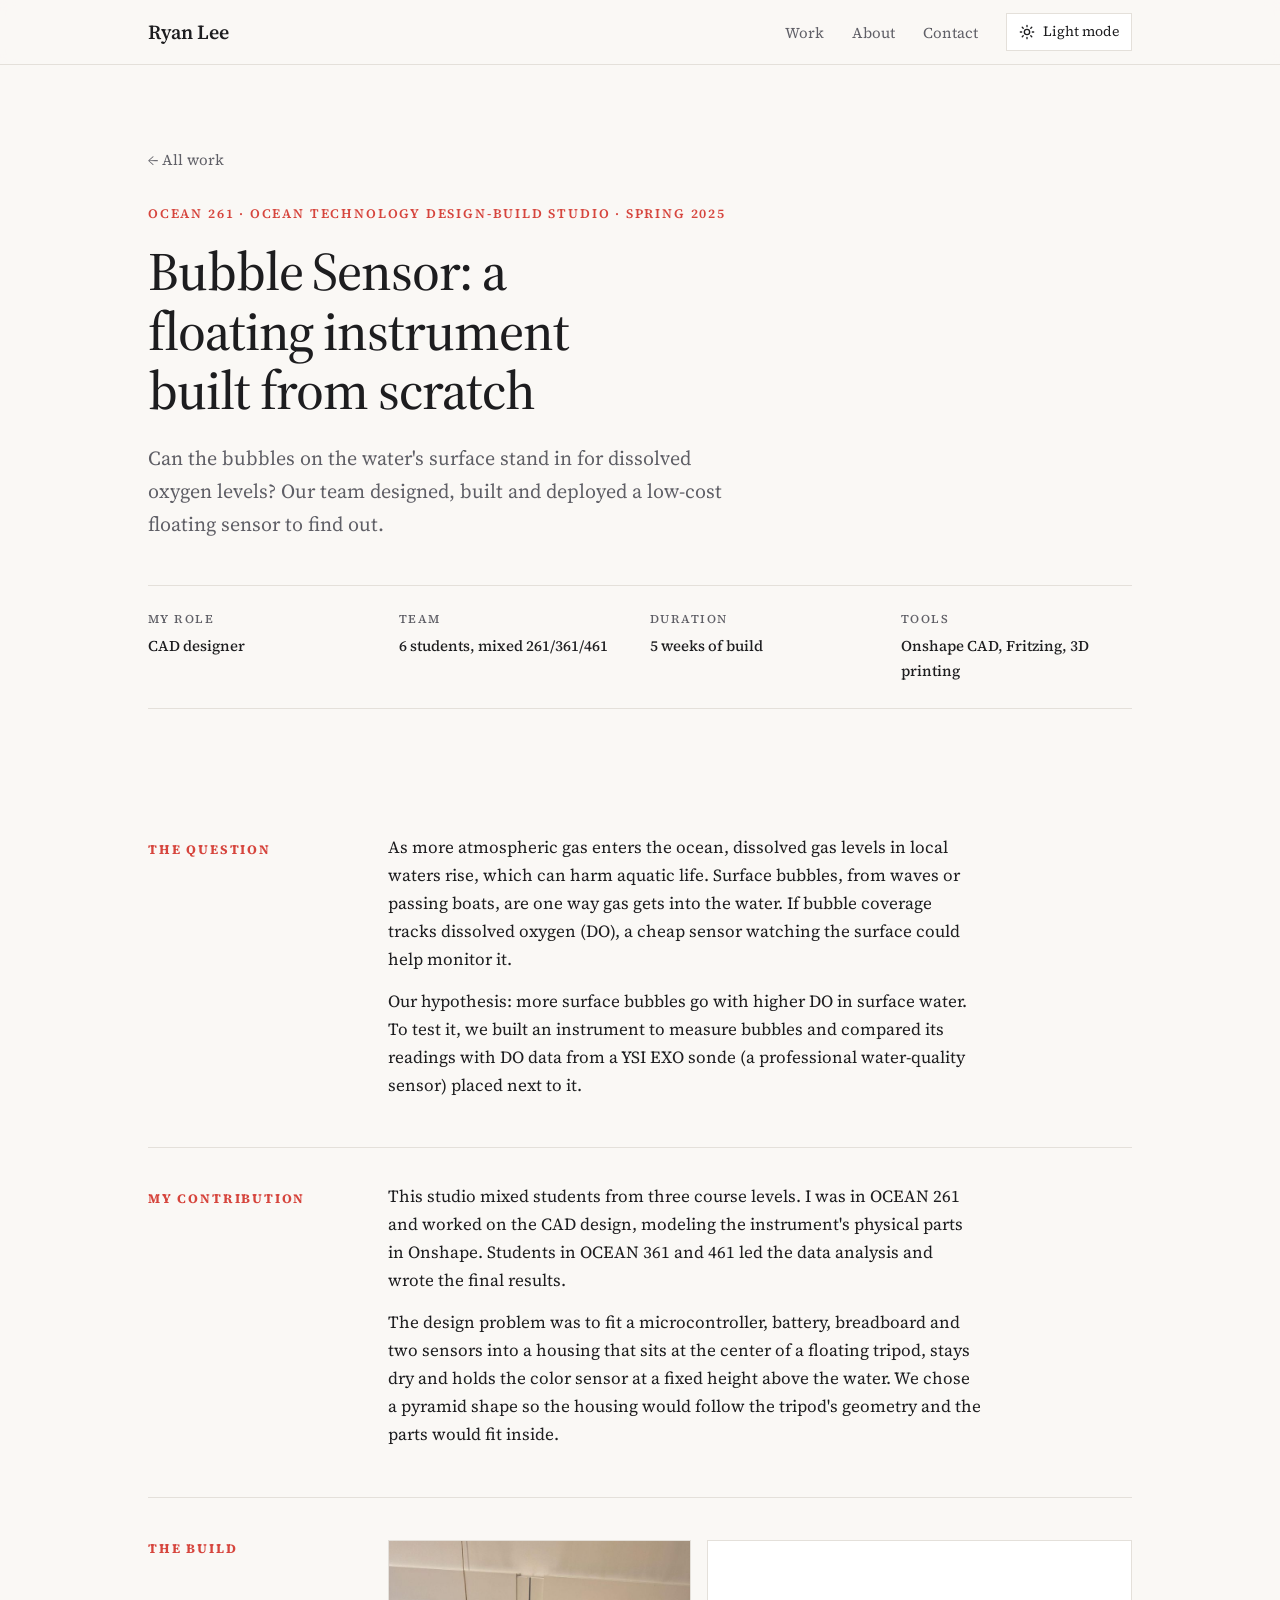
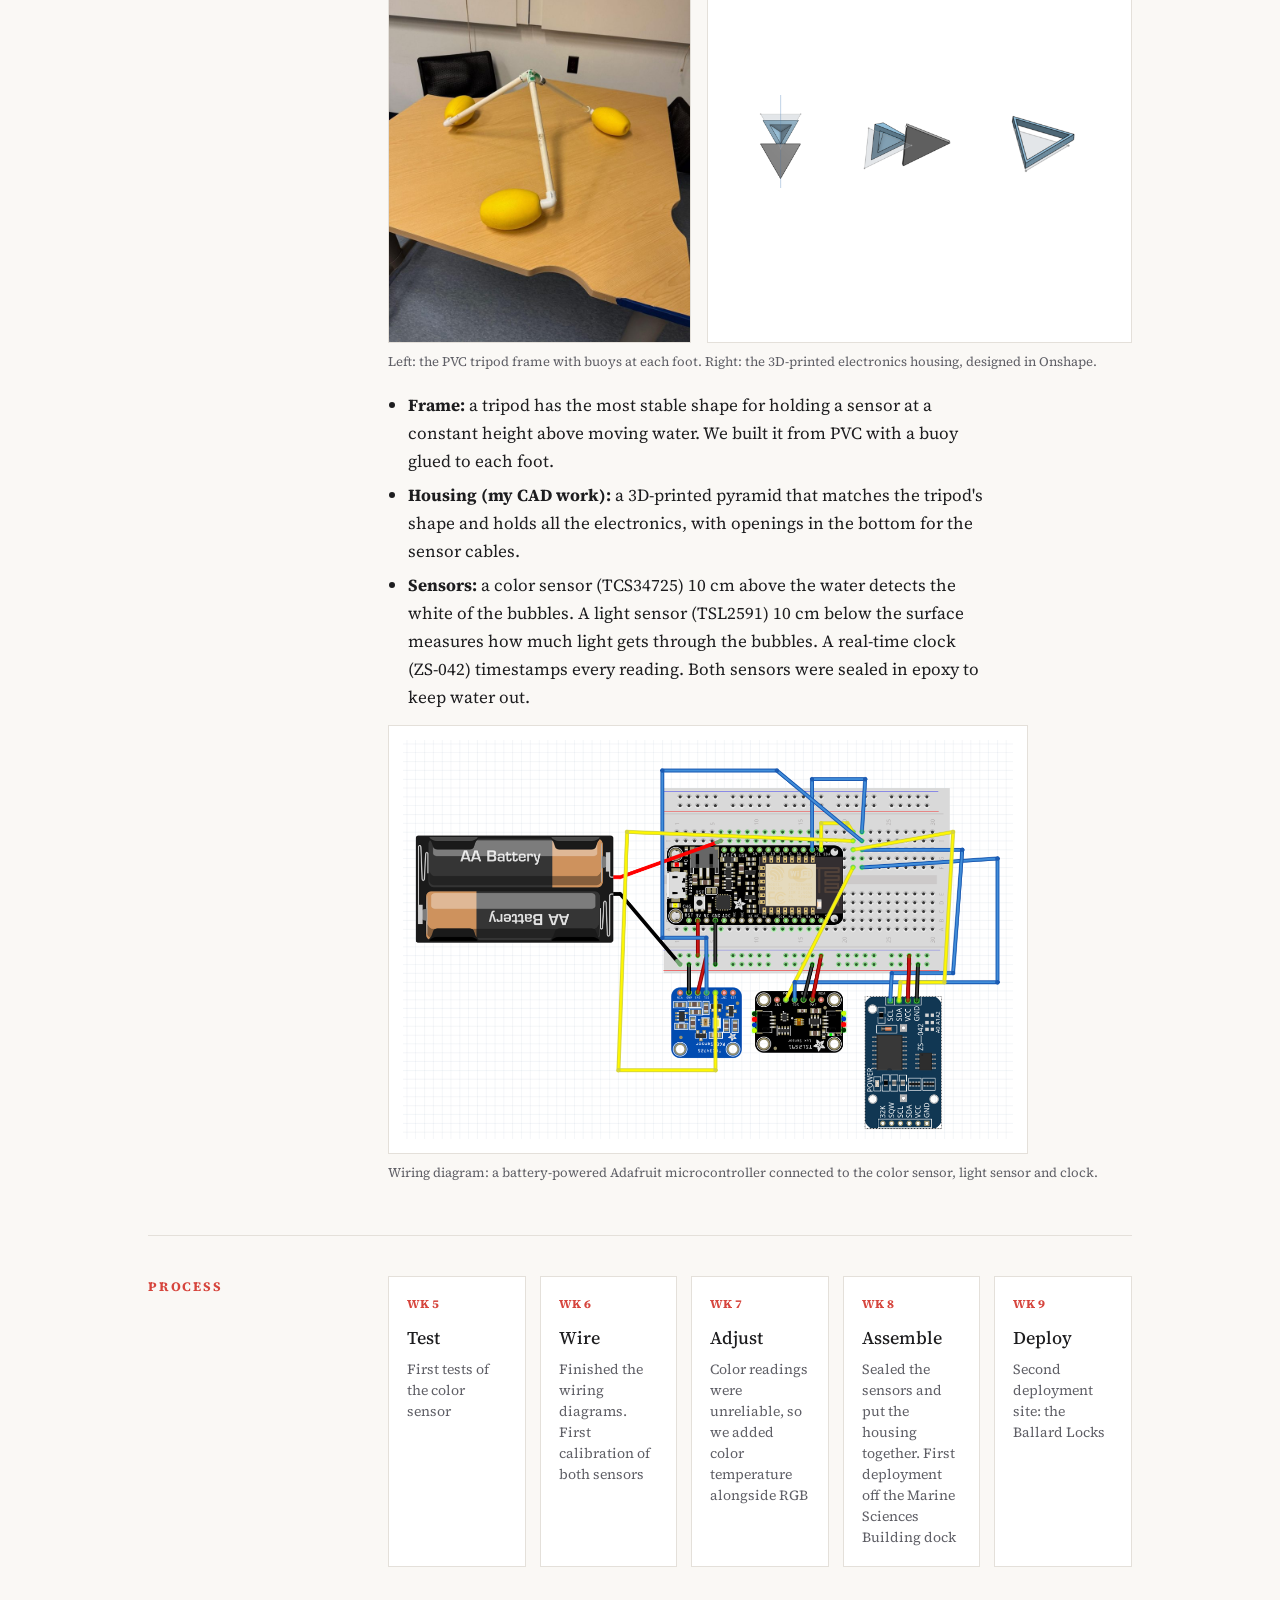
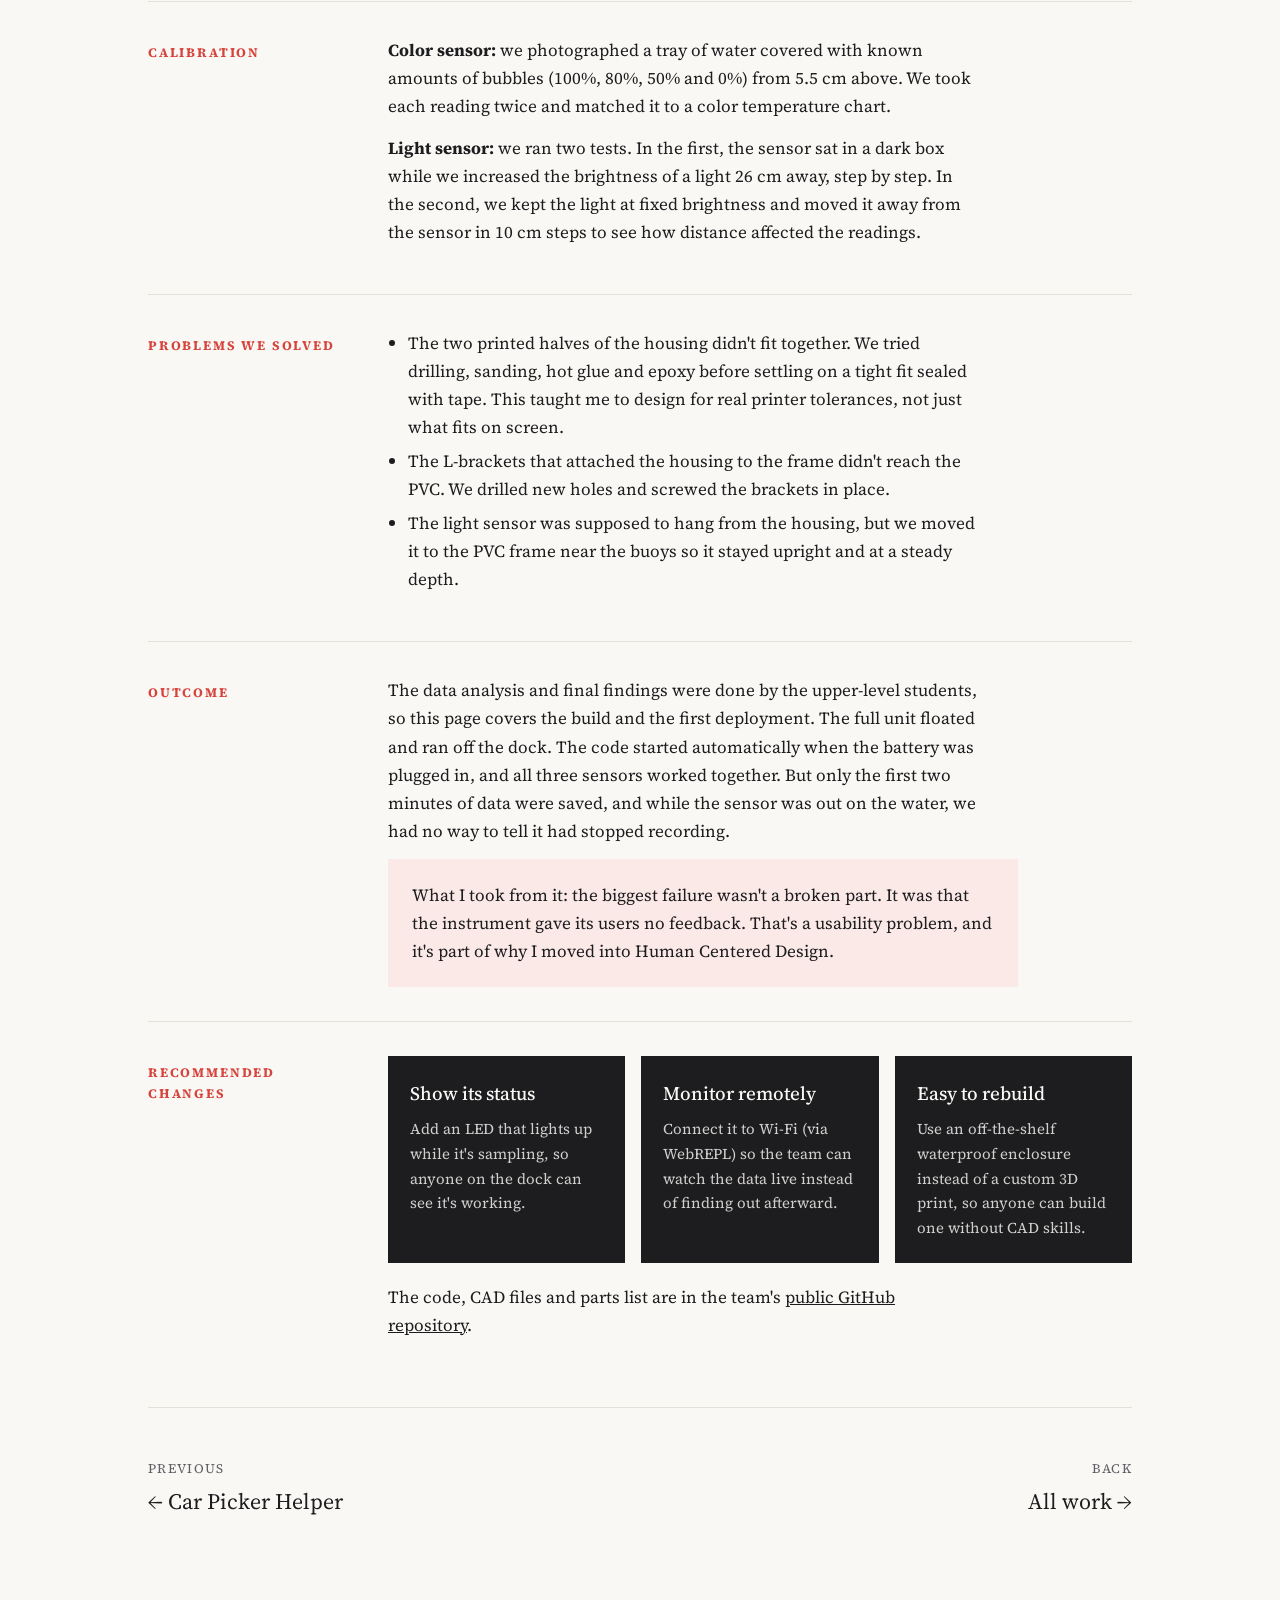
==== commit 3c1a07ff: "Square tags, chips and theme toggle" ====
--- a/bubble-sensor.html
+++ b/bubble-sensor.html
@@ -7,7 +7,7 @@
 <link rel="preconnect" href="https://fonts.googleapis.com"><link rel="preconnect" href="https://fonts.gstatic.com" crossorigin>
 <link href="https://fonts.googleapis.com/css2?family=Source+Serif+4:ital,opsz,wght@0,8..60,400;0,8..60,500;0,8..60,600;1,8..60,400&display=swap" rel="stylesheet">
 <script>try{if(localStorage.getItem("theme")==="dark")document.documentElement.setAttribute("data-theme","dark")}catch(e){}</script>
-<link rel="stylesheet" href="style.css?v=11">
+<link rel="stylesheet" href="style.css?v=13">
 <style>
   .figs{display:grid;grid-template-columns:1fr 1.4fr;gap:16px;margin:8px 0 6px}
   .fig{background:var(--card);border:1px solid var(--line);border-radius:0;overflow:hidden}
--- a/style.css
+++ b/style.css
@@ -27,7 +27,7 @@
 .hero h1 em{font-style:normal;color:var(--accent)}
 .hero p.lede{margin-top:26px;font-size:20px;color:var(--muted);max-width:56ch}
 .cta{display:flex;gap:14px;margin-top:34px;flex-wrap:wrap}
-.btn{display:inline-block;padding:12px 22px;border-radius:999px;text-decoration:none;font-weight:600;font-size:15px;border:1.5px solid var(--ink)}
+.btn{display:inline-block;padding:12px 22px;border-radius:0;text-decoration:none;font-weight:600;font-size:15px;border:1.5px solid var(--ink)}
 .btn.primary{background:var(--ink);color:var(--bg)}
 .btn:hover{transform:translateY(-1px)}
 
@@ -44,7 +44,7 @@
 .card .art .big{font-family:var(--serif);font-size:44px;line-height:1;color:#fff;font-weight:500;max-width:9ch}
 .card .body{padding:34px 36px;display:flex;flex-direction:column}
 .tags{display:flex;flex-wrap:wrap;gap:8px;margin-bottom:16px}
-.tag{font-size:12px;font-weight:600;padding:4px 10px;border-radius:999px;background:var(--accent-soft);color:#9b2a23}
+.tag{font-size:12px;font-weight:600;padding:4px 10px;border-radius:0;background:var(--accent-soft);color:#9b2a23}
 .card h3{font-family:var(--serif);font-weight:500;font-size:26px;line-height:1.2;margin-bottom:12px}
 .card p{color:var(--muted);font-size:16px}
 .card .more{margin-top:auto;padding-top:20px;font-weight:600;font-size:15px}
@@ -76,7 +76,7 @@
 footer{padding:70px 0 90px;border-top:1px solid var(--line)}
 footer h2{font-family:var(--serif);font-weight:500;font-size:40px;margin-bottom:14px}
 footer .profiles{display:flex;gap:12px;margin-top:16px;flex-wrap:wrap}
-footer .profiles a{display:inline-block;padding:8px 16px;border:1px solid var(--line);border-radius:999px;text-decoration:none;font-size:15px;font-weight:600;background:var(--card)}
+footer .profiles a{display:inline-block;padding:8px 16px;border:1px solid var(--line);border-radius:0;text-decoration:none;font-size:15px;font-weight:600;background:var(--card)}
 footer .profiles a:hover{border-color:var(--accent);color:var(--accent)}
 footer a.mail{font-size:20px;color:var(--accent);font-weight:600}
 footer .small{margin-top:40px;font-size:13px;color:var(--muted)}
@@ -130,7 +130,7 @@
 
 /* ---------- theme toggle ---------- */
 .nav-right{display:flex;align-items:center}
-.theme-toggle{display:inline-flex;align-items:center;gap:8px;margin-left:28px;padding:6px 12px;border:1px solid var(--line);border-radius:999px;background:var(--card);color:var(--ink);font:inherit;font-size:14px;cursor:pointer}
+.theme-toggle{display:inline-flex;align-items:center;gap:8px;margin-left:28px;padding:6px 12px;border:1px solid var(--line);border-radius:0;background:var(--card);color:var(--ink);font:inherit;font-size:14px;cursor:pointer}
 .theme-toggle:hover{border-color:var(--muted)}
 .theme-toggle svg{width:16px;height:16px;flex:none}
 .theme-toggle .moon{display:none}
